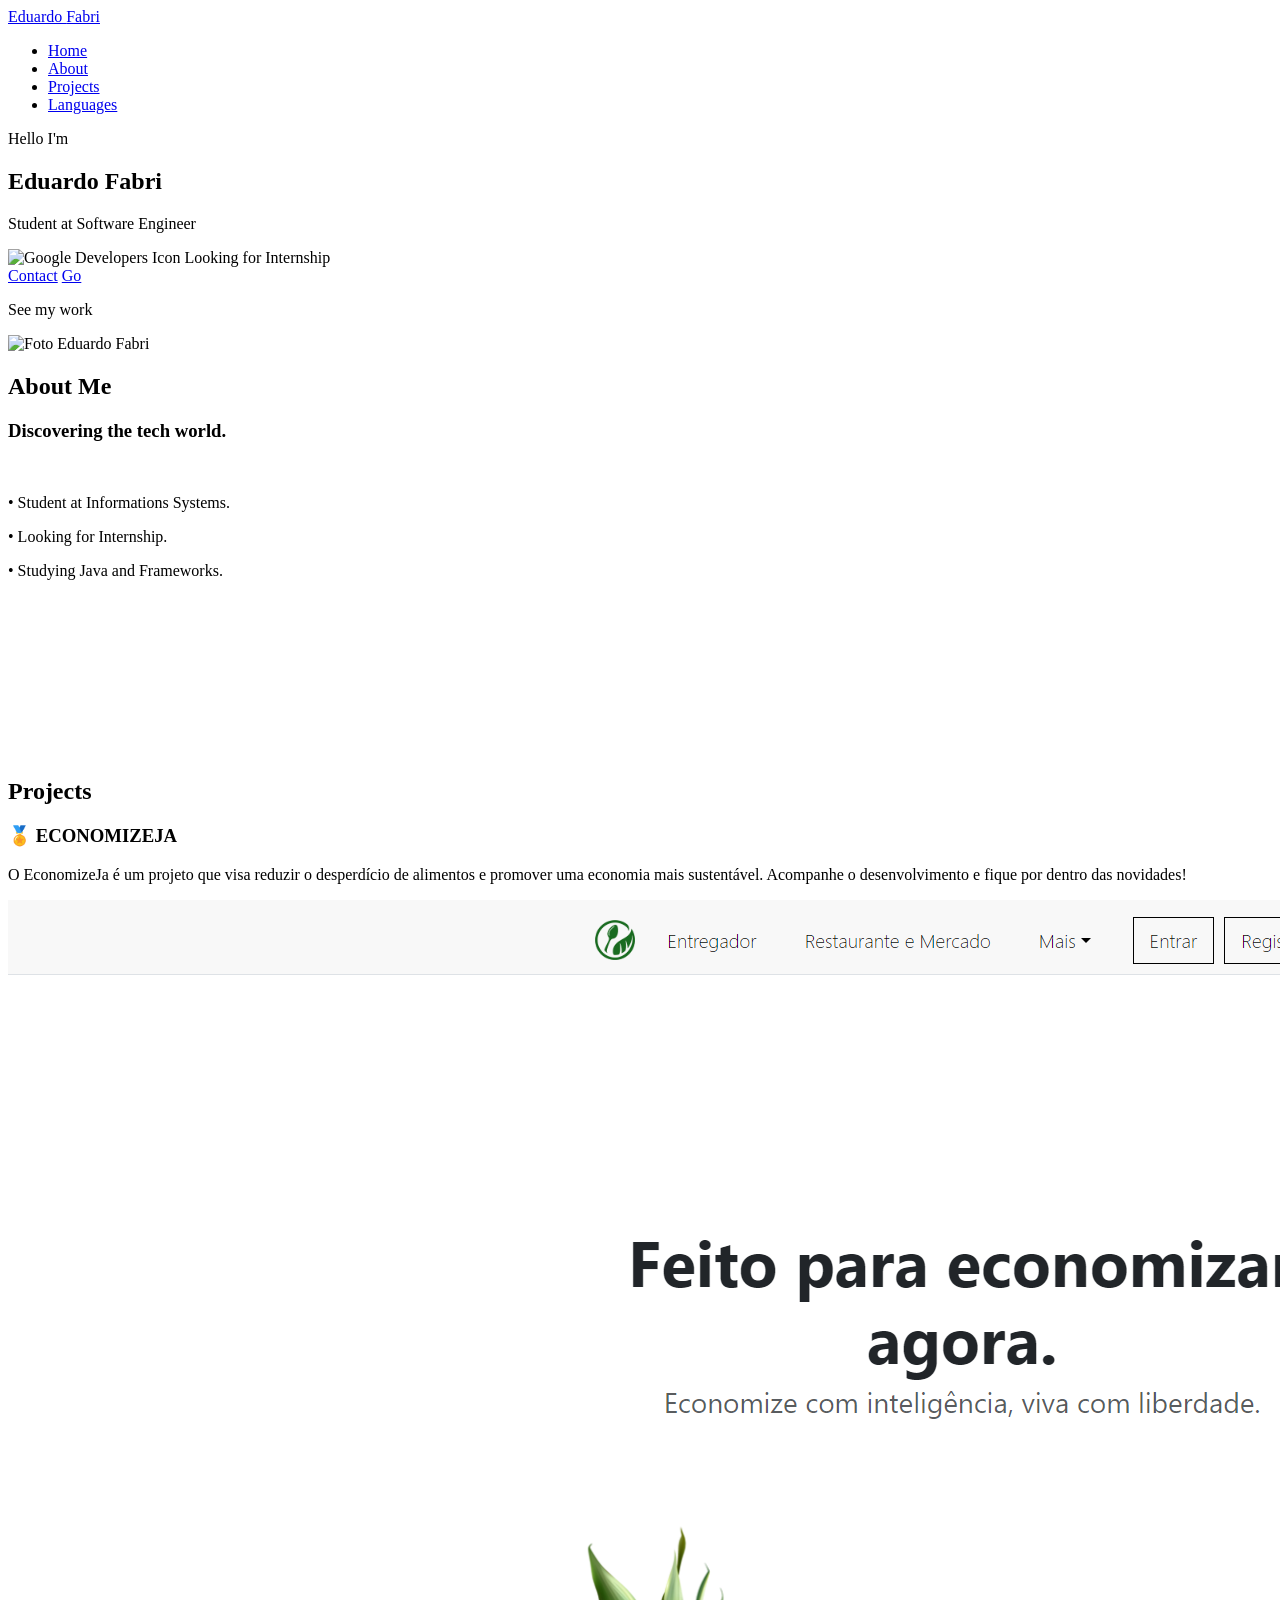
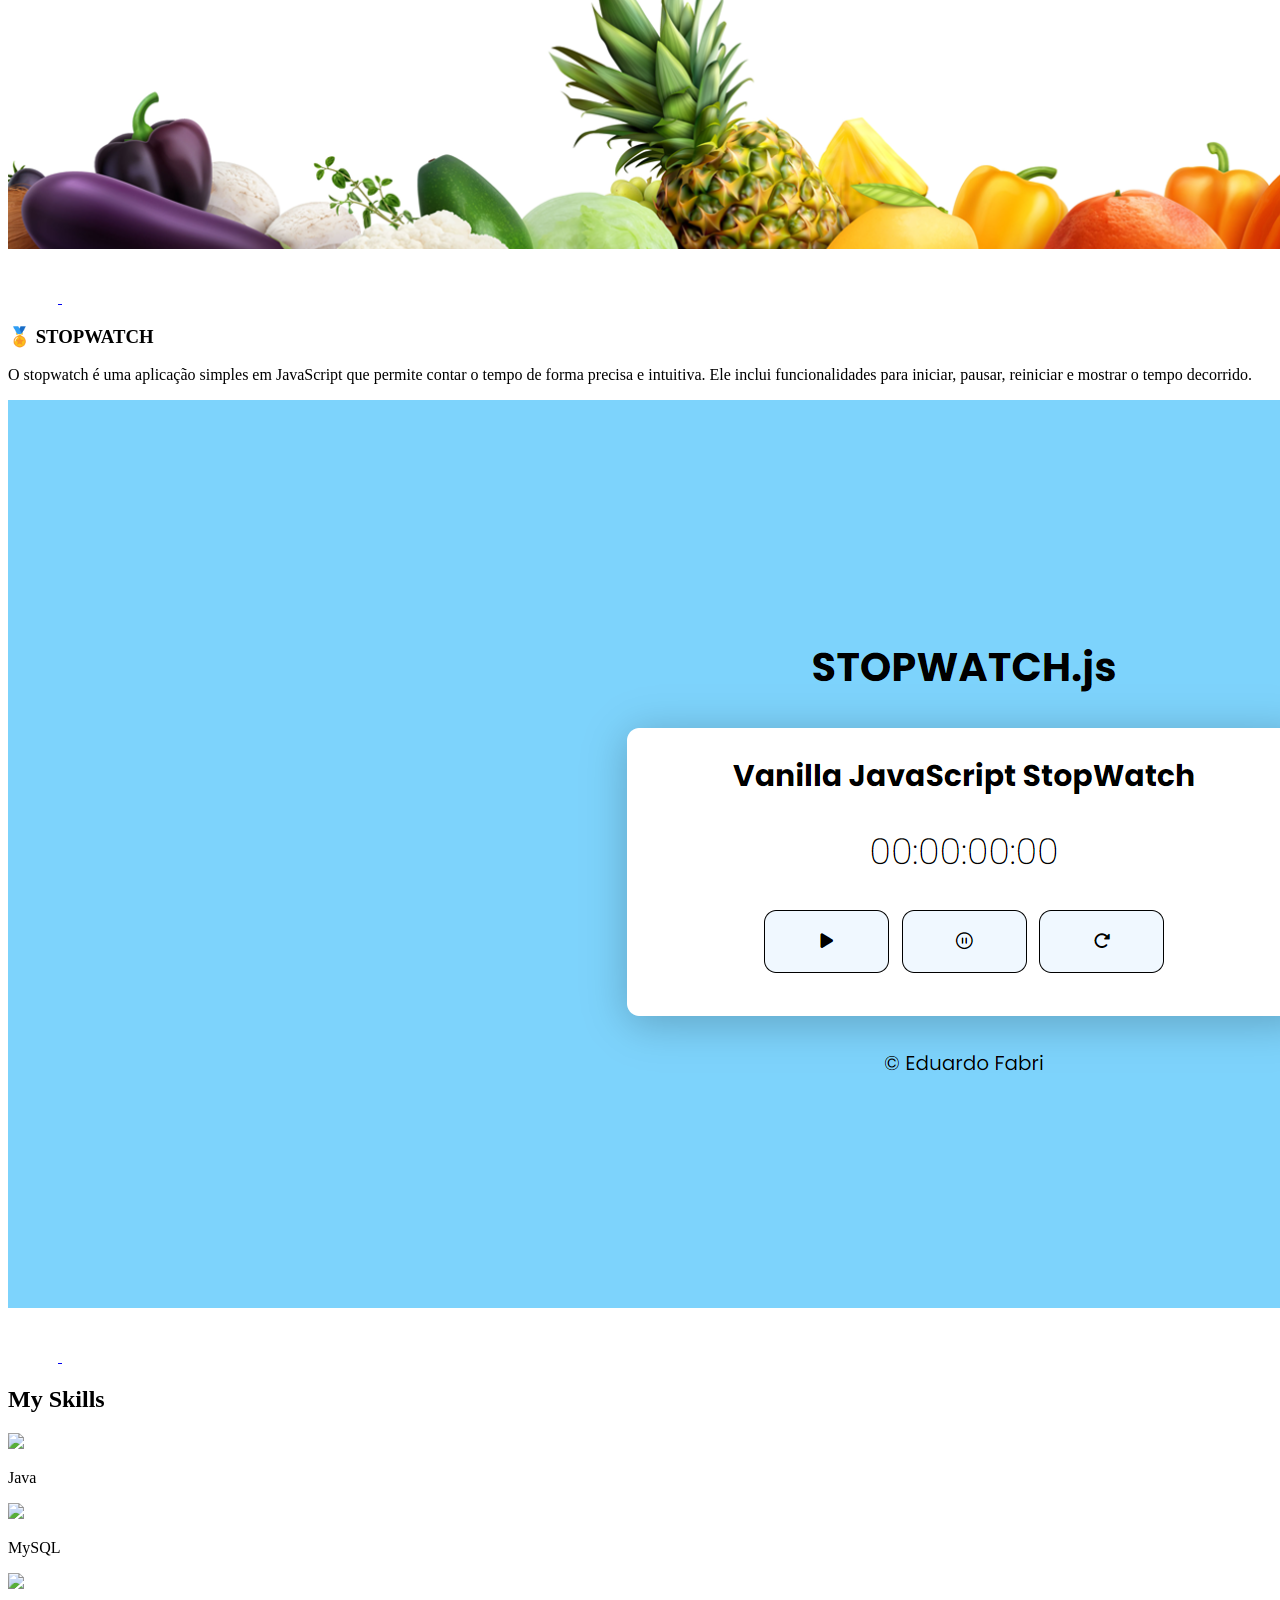
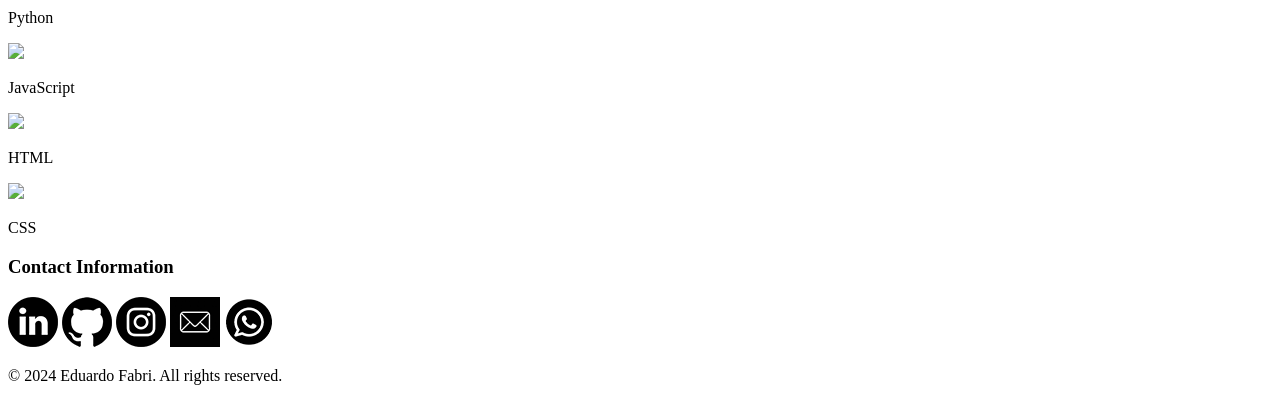
==== index.html @ 15d24d3b "Postando" ====
<!DOCTYPE html>
<html lang="pt-br">
<head>
    <meta charset="UTF-8">
    <meta name="viewport" content="width=device-width, initial-scale=1.0">
    <title>Eduardo Fabri</title>
    <link rel="stylesheet" href="../fabri/styles/main.css"">
    <link rel="stylesheet" href="../fabri/styles/animations.css">
    <link rel="stylesheet" href="../fabri/styles/mediaqueries.css">
    <link rel="stylesheet" href="../fabri/styles/hovers.css">
    <link type="image/png" sizes="32x32" rel="icon" href="images/e_fav.png">
    <script src="../fabri/scripts/redirecionando.js" defer></script>
</head>
<body>
    <div class="container">
        <header>
            <a href="#home" class="logo">Eduardo <span class="logo_name">Fabri</span></a>
            <ul class="navlist">
                <a href="#home"><li>Home</a></li>
                <a href="#about"><li>About</a></li>
                <a href="#projects"><li>Projects</a></li>
                <a href="#languages"><li>Languages</a></li>
            </ul>
        </header>
        <main>
            <section class="zerosection" id="home">
                <div class="aboutme">
                    <span class="one">Hello</span>
                    <span class="two">I'm </span>
                    <h1>Eduardo Fabri</h1>
                    <p>Student at Software Engineer</p>
                    <img class="icondevelopers" src="../fabri/images/img-developer.png" alt="Google Developers Icon">
                    <span class="icondevelopers">Looking for Internship<br></span>
                    <a href="https://wa.me/47992792189" target="_blank"><span class="three">Contact</span></a>
                    <a href="#projects"><span class="four">Go</span></a>
                    <p id="seemywork">See my work</p>
                </div>
            </section>

            <section class="firstsection" id="about">
                <div class="eduardophoto">
                    <img src="../fabri/images/img-eduardo-face.png" alt="Foto Eduardo Fabri">
                </div>
                <div class="textme">
                    <h2>About Me</h2>
                    <h3>Discovering the tech world.</h3><br>
                    <p>• Student at Informations Systems.</p>
                    <p>• Looking for Internship.</p>
                    <p>• Studying Java and Frameworks.</p>
                    <div class="icons-me">
                        <div class="btn-icons"><a href="https://www.linkedin.com/in/eduardofabri" target="_blank"><img src="images/img-linkedin-white.png" alt="LinkedIn"></a></div>
                        <div class="btn-icons"><a href="https://github.com/eduardofabrii" target="_blank"><img src="images/img-github-white.png" alt="GitHub"></a></div>
                        <div class="btn-icons"><a href="https://www.instagram.com/eduardofabr" target="_blank"><img src="images/img-instagram-white.png" alt="Instagram"></a></div>
                </div>
            </section>

            
            <section class="aboutPro" id="projects">
                <h2 class="projects-title">Projects</h2>
                
                <div class="projetos">
                    <div class="project-item">
                        <div class="project-info">
                            <h3>🏅 ECONOMIZEJA</h3>
                            <p>O EconomizeJa é um projeto que visa reduzir o desperdício de alimentos e promover uma economia mais sustentável. Acompanhe o desenvolvimento e fique por dentro das novidades!</p>
                        </div>
                        <div class="project-image">
                            <img src="images/img-ecocomizeja.png" alt="EconomizeJa Project Image">
                            <div class="project-overlay">
                                <a href="https://github.com/eduardofabrii/desenv-web-faculdade" target="_blank">
                                    <img src="images/img-github-white.png" alt="GitHub">
                                </a>
                                <a href="https://eduardofabrii.github.io/desenv-web-faculdade/economizeJa/projeto/pages/home.html" target="_blank">
                                    <img src="images/img-redirecionar-white.png" alt="Link">
                                </a>
                            </div>
                        </div>
                    </div>
                </div>
                

                    <div class="projetos">
                    <div class="project-item">
                        <div class="project-info">
                            <h3>🏅 STOPWATCH</h3>
                            <p>O stopwatch é uma aplicação simples em JavaScript que permite contar o tempo de forma precisa e intuitiva. Ele inclui funcionalidades para iniciar, pausar, reiniciar e mostrar o tempo decorrido.</p>
                        </div>
                        <div class="project-image">
                            <img src="images/img-stopwatch.png" alt="EconomizeJa Project Image">
                            <div class="project-overlay">
                                <a href="https://github.com/eduardofabrii/cronometro-javascript" target="_blank">
                                    <img src="images/img-github-white.png" alt="GitHub">
                                </a>
                                <a href="https://eduardofabrii.github.io/cronometro-javascript/cronometro.html" target="_blank">
                                    <img src="images/img-redirecionar-white.png" alt="Link">
                                </a>
                            </div>
                        </div>
                    </div>
                </div>
            </div>
            </section>
            
            <section class="threesection" id="languages">
                <div class="languages">
                    <h2>My Skills</h2>
                    <div class="ullanguages">

                        <div class="lang">
                            <img class="lang" src="https://skillicons.dev/icons?i=java"/>
                            <p>Java</p>
                        </div>

                        <div class="lang">
                            <img class="lang" src="https://skillicons.dev/icons?i=mysql"/>
                            <p>MySQL</p>
                        </div>

                        <div class="lang">
                            <img class="lang" src="https://skillicons.dev/icons?i=python"/>
                            <p>Python</p>
                        </div>

                        <div class="lang">
                            <img class="lang" src="https://skillicons.dev/icons?i=javascript"/>
                            <p>JavaScript</p>
                        </div>

                        <div class="lang">
                            <img class="lang" src="https://skillicons.dev/icons?i=html"/>
                            <p>HTML</p>
                        </div>

                        <div class="lang">
                            <img class="lang" src="https://skillicons.dev/icons?i=css"/>
                            <p>CSS</p>
                        </div>
                    </div>
            </section>

        </main>

        <footer>
            <div class="footer-container">
                <div class="social">
                    <h3>Contact Information</h3>
                    <div class="social-icons">
                        <a href="https://www.linkedin.com/in/eduardofabri" target="_blank"><img src="images/linkedin.png" alt="LinkedIn"></a>
                        <a href="https://github.com/eduardofabrii" target="_blank"><img src="images/img-github-black.png" alt="GitHub"></a>
                        <a href="https://www.instagram.com/eduardofabr" target="_blank"><img src="images/instagram.png" alt="Instagram"></a>
                        <a href="mailto:eduardohfabri@gmail.com" target="_blank"><img src="images/img-email.png" alt="Email" width="50px"></a>
                        <a href="https://wa.me/5547992792189" target="_blank"><img src="images/img-whatsapp.png" alt="WhatsApp"></a>
                    </div>
                <div class="copy-right">
                    <p>&copy; 2024 Eduardo Fabri. All rights reserved.</p>
                </div>
            </div>
        </footer>


</body>
</html>
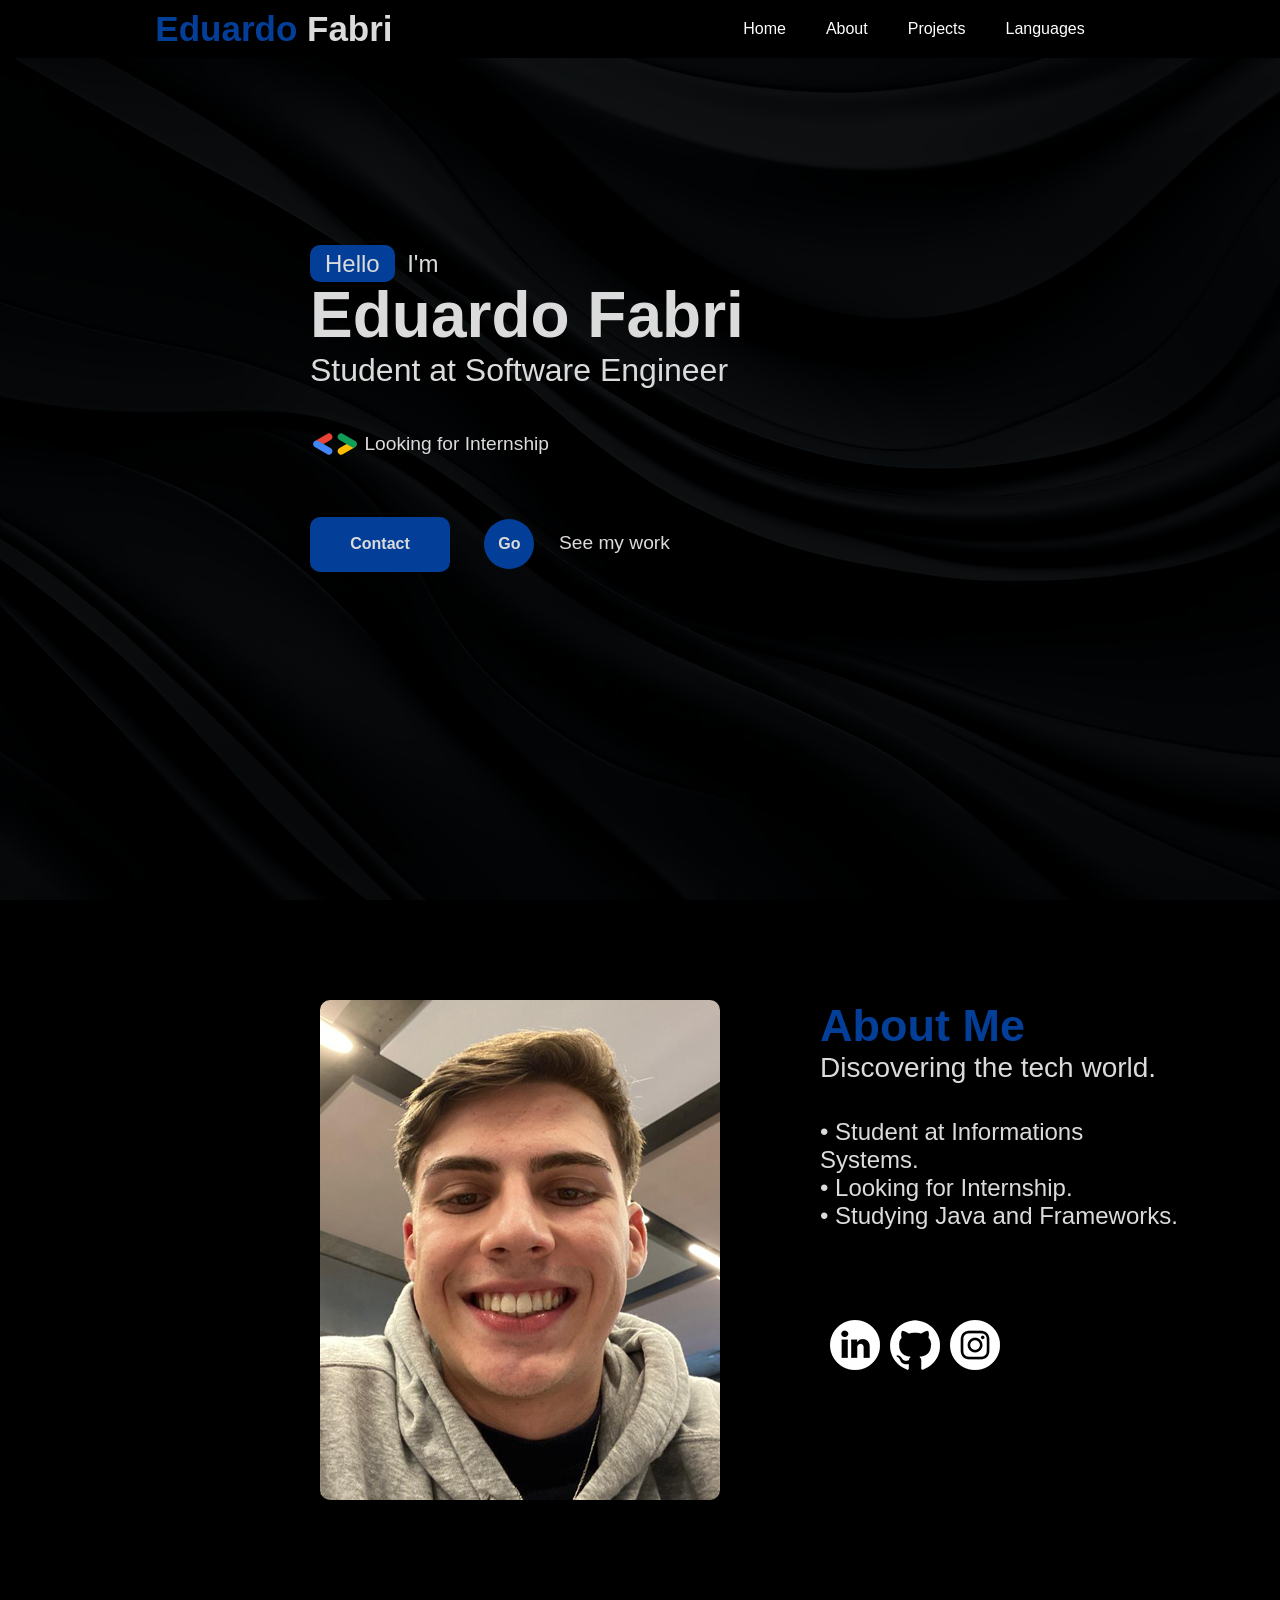
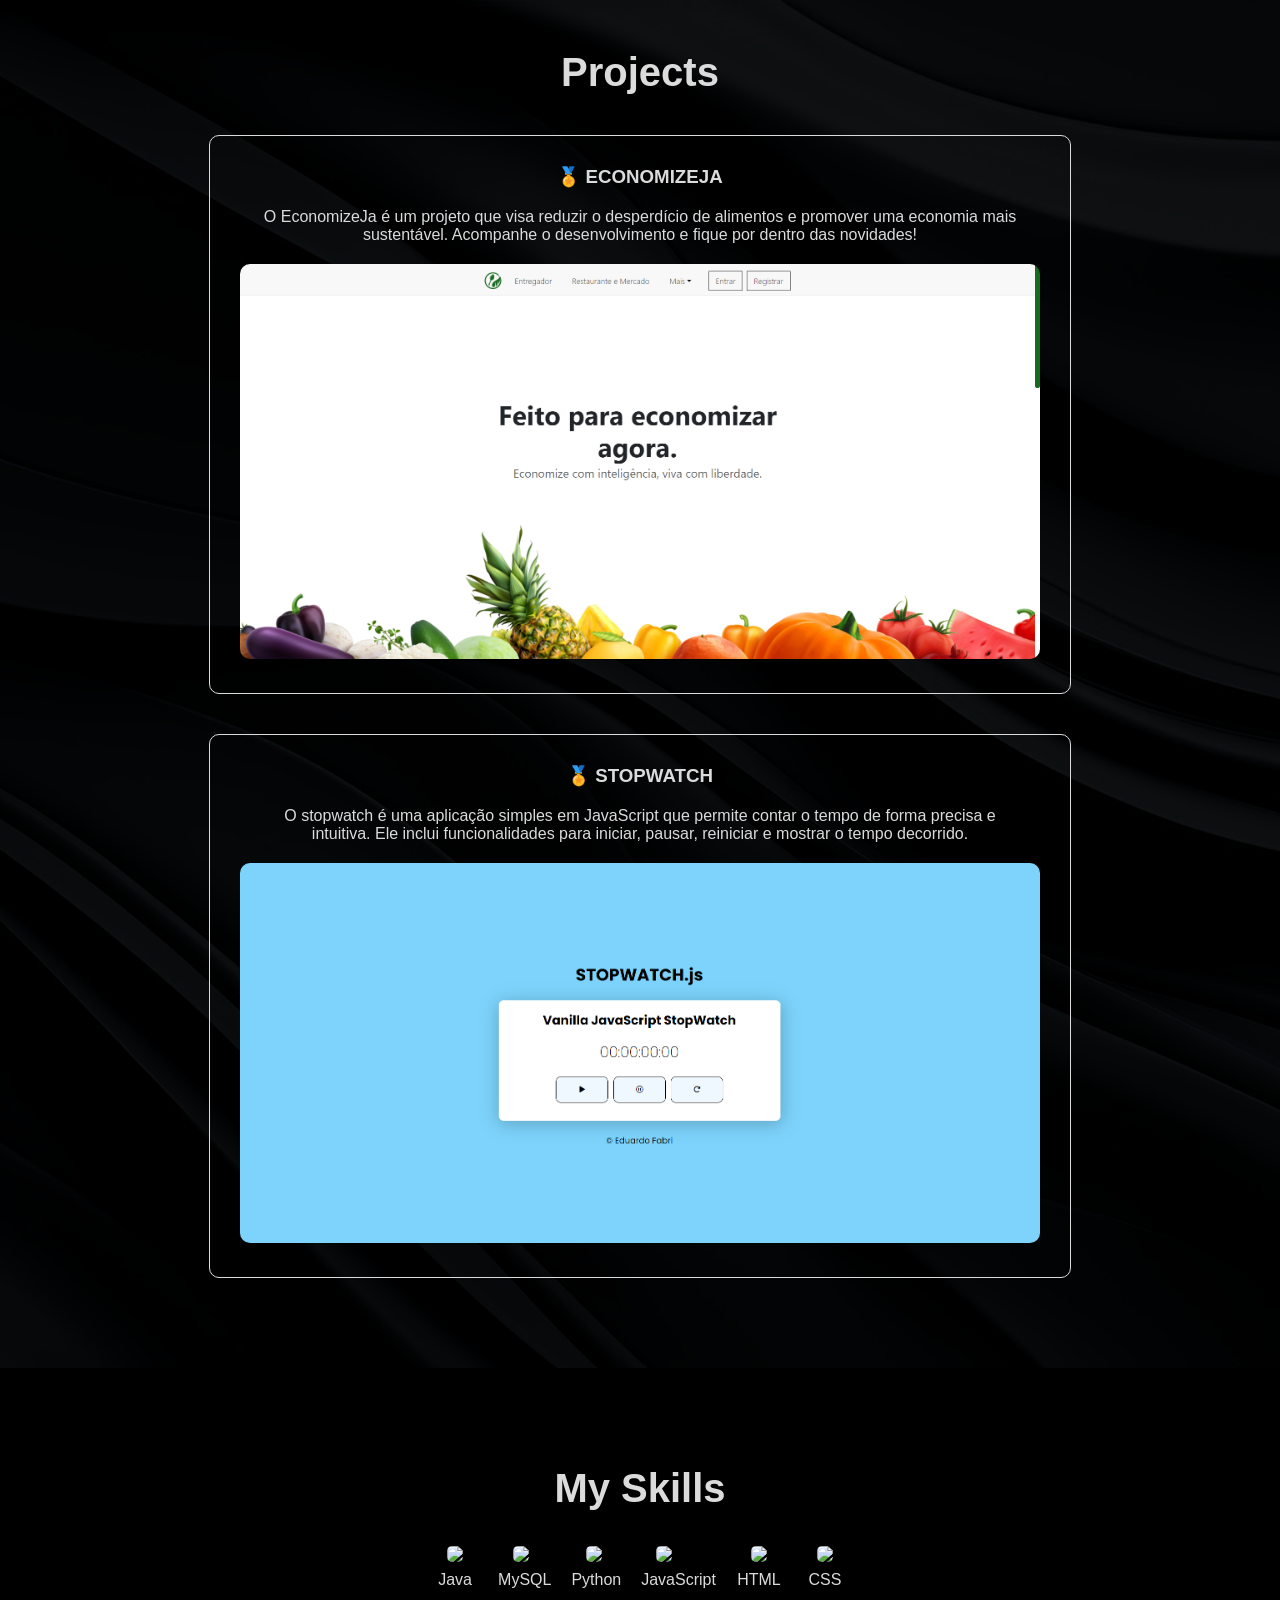
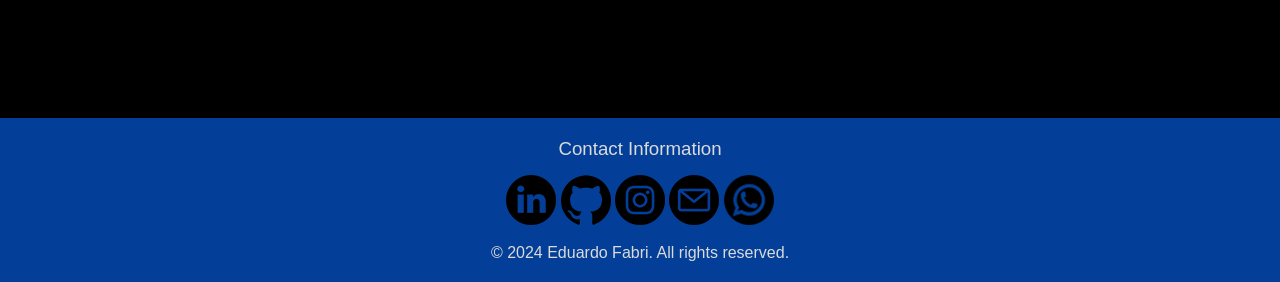
==== commit 4492d191: "Atualizando tudo" ====
--- a/index.html
+++ b/index.html
@@ -4,12 +4,12 @@
     <meta charset="UTF-8">
     <meta name="viewport" content="width=device-width, initial-scale=1.0">
     <title>Eduardo Fabri</title>
-    <link rel="stylesheet" href="../fabri/styles/main.css"">
-    <link rel="stylesheet" href="../fabri/styles/animations.css">
-    <link rel="stylesheet" href="../fabri/styles/mediaqueries.css">
-    <link rel="stylesheet" href="../fabri/styles/hovers.css">
+    <link rel="stylesheet" href="styles/main.css">
+    <link rel="stylesheet" href="styles/animations.css">
+    <link rel="stylesheet" href="styles/mediaqueries.css">
+    <link rel="stylesheet" href="styles/hovers.css">
     <link type="image/png" sizes="32x32" rel="icon" href="images/e_fav.png">
-    <script src="../fabri/scripts/redirecionando.js" defer></script>
+    <script src="scripts/redirecionando.js" defer></script>
 </head>
 <body>
     <div class="container">
@@ -29,7 +29,7 @@
                     <span class="two">I'm </span>
                     <h1>Eduardo Fabri</h1>
                     <p>Student at Software Engineer</p>
-                    <img class="icondevelopers" src="../fabri/images/img-developer.png" alt="Google Developers Icon">
+                    <img class="icondevelopers" src="images/img-developer.png" alt="Google Developers Icon">
                     <span class="icondevelopers">Looking for Internship<br></span>
                     <a href="https://wa.me/47992792189" target="_blank"><span class="three">Contact</span></a>
                     <a href="#projects"><span class="four">Go</span></a>
@@ -39,7 +39,7 @@
 
             <section class="firstsection" id="about">
                 <div class="eduardophoto">
-                    <img src="../fabri/images/img-eduardo-face.png" alt="Foto Eduardo Fabri">
+                    <img src="images/img-eduardo-face.png" alt="Foto Eduardo Fabri">
                 </div>
                 <div class="textme">
                     <h2>About Me</h2>
--- a/styles/main.css
+++ b/styles/main.css
@@ -0,0 +1,329 @@
+@import url('https://fonts.googleapis.com/css2?family=Open+Sans:ital,wght@0,300..800;1,300..800&display=swap');
+
+:root {
+    --color-primary: rgb(3, 63, 152);
+    --color-secondary: rgb(219, 219, 219);
+    --color-background: black;
+    --color-overlay: rgba(0, 0, 0, 0.7);
+    --color-footer: rgba(0, 0, 0, 0.959);
+    --font-family: 'Open Sans', sans-serif;
+    --font-weight-bold: 700;
+    --font-weight-normal: 300;
+    --font-weight-light: 100;
+    --font-size-large: 2.5em;
+    --font-size-medium: 1.5em;
+    --font-size-small: 1em;
+}
+
+* {
+    margin: 0;
+    padding: 0;
+    font-family: var(--font-family);
+    text-decoration: none;
+    color: var(--color-secondary);
+}
+
+body::-webkit-scrollbar {
+    width: 15px;
+}
+
+body::-webkit-scrollbar-thumb {
+    background-color: var(--color-primary);
+    border-radius: 10px;
+}
+
+body::-webkit-scrollbar-track {
+    background-color: var(--color-background);
+}
+
+html, body {
+    overflow-x: hidden;
+}
+
+header {
+    position: fixed;
+    width: 100%;
+    top: 0;
+    right: 0;
+    z-index: 1000;
+    display: flex;
+    align-items: center;
+    justify-content: space-around;
+    background-color: var(--color-background);
+}
+
+.logo {
+    font-size: 35px;
+    font-weight: var(--font-weight-bold);
+    color: var(--color-primary);
+}
+
+.logo_name {
+    color: var(--color-secondary);
+}
+
+ul {
+    display: flex;
+    list-style-type: none;
+    padding: 20px;
+}
+
+ul li a {
+    text-decoration: none;
+    padding: 0 20px;
+    color: white;
+}
+
+.zerosection {
+    height: 100vh;
+    background-image: url(/images/img-background.png);
+    background-size: cover;
+    background-repeat: no-repeat;
+}
+
+.aboutme {
+    width: 500px;
+    height: 360px;
+    padding-top: 250px;
+    padding-left: 310px;
+}
+
+.aboutme > h1 {
+    font-size: 4em;
+}
+
+.aboutme > .one, .two {
+    font-size: var(--font-size-medium);
+}
+
+.aboutme > p {
+    font-size: 2em;
+}
+
+.icondevelopers {
+    margin: 30px 0;
+    display: inline;
+    font-size: 1.2em;
+    width: 50px;
+    vertical-align: middle;
+}
+
+.one {
+    padding: 5px 15px;
+    margin: 0 8px 0 0;
+    background-color: var(--color-primary);
+    border-radius: 10px;
+}
+
+.three {
+    font-weight: var(--font-weight-bold);
+    width: 110px;
+    height: 35px;
+    display: inline-flex;
+    padding: 10px 15px;
+    margin: 10px 10px 0 0;
+    text-align: center;
+    background-color: var(--color-primary);
+    border-radius: 10px;
+    align-items: center;
+    justify-content: center;
+}
+
+.four {
+    margin: 20px;
+    display: inline-flex;
+    width: 50px;
+    height: 50px;
+    text-align: center;
+    justify-content: center;
+    align-items: center;
+    font-weight: var(--font-weight-bold);
+    color: var(--color-secondary);
+    background-color: var(--color-primary);
+    border-radius: 50%;
+}
+
+#seemywork {
+    display: inline;
+    font-size: 1.2em;
+}
+
+.firstsection {
+    height: 700px;
+    display: flex;
+    background-color: var(--color-background);
+}
+
+.eduardophoto {
+    padding-top: 100px;
+    padding-left: 320px;
+    box-shadow: rgba(0, 0, 0, 0.063) 0 0 10px 10px;
+}
+
+.eduardophoto img {
+    border-radius: 10px;
+}
+
+.textme {
+    display: flex;
+    flex-direction: column;
+    height: 300px;
+    width: 500px;
+    margin: 100px 100px;
+    font-size: 30px;
+}
+
+.textme > h2 {
+    color: var(--color-primary);
+}
+
+.textme > h3 {
+    font-weight: var(--font-weight-normal);
+    font-size: 28px;
+    margin-right: 20px;
+}
+
+.textme > p {
+    font-weight: var(--font-weight-light);
+    font-size: 24px;
+}
+
+.icons-me {
+    display: flex;
+    margin-top: 80px;
+    width: 170px;
+    padding: 10px;
+    border-radius: 10px;
+    justify-content: center;
+    align-items: center;
+}
+
+.icons-me a {
+    margin: 0 5px;
+}
+
+.aboutPro {
+    display: flex;
+    flex-direction: column;
+    align-items: center;
+    padding: 50px;
+    background-image: url(/images/img-background.png);
+    background-size: cover;
+    text-align: center;
+}
+
+.projetos {
+    border: 1px solid var(--color-secondary);
+    border-radius: 10px;
+    padding: 30px;
+    margin-bottom: 40px;
+}
+
+.projects-title {
+    font-size: var(--font-size-large);
+    font-weight: var(--font-weight-bold);
+    margin-bottom: 40px;
+}
+
+.project-item {
+    display: flex;
+    flex-direction: column;
+    align-items: center;
+    width: 100%;
+    max-width: 800px;
+    border-radius: 10px;
+    overflow: hidden;
+}
+
+.project-info p {
+    font-size: 1em;
+    margin: 20px;
+}
+
+.project-image {
+    position: relative;
+    width: 100%;
+}
+
+.project-image img {
+    width: 100%;
+    border-radius: 10px;
+}
+
+.project-overlay {
+    position: absolute;
+    top: 0;
+    left: 0;
+    width: 100%;
+    height: 100%;
+    background: var(--color-overlay);
+    display: flex;
+    justify-content: center;
+    align-items: center;
+    gap: 20px;
+    opacity: 0;
+    transition: opacity 0.3s ease;
+}
+
+.project-image:hover .project-overlay {
+    opacity: 1;
+}
+
+.threesection {
+    height: 350px;
+    background: var(--color-background);
+    display: flex;
+    justify-content: center;
+    align-items: center;
+}
+
+.threesection h2 {
+    font-size: var(--font-size-large);
+    font-weight: var(--font-weight-bold);
+}
+
+.ullanguages {
+    display: inline-flex;
+    justify-content: center;
+    align-items: center;
+    margin-bottom: 20px;
+}
+
+.languages h2 { 
+    margin-bottom: 30px;
+    font-size: var(--font-size-large);
+    text-align: center;
+}
+
+.lang {
+    border-radius: 10px;
+    margin: 0px 10px;
+}
+
+.lang img {
+    width: 100px;
+    height: auto;
+    padding: 5px;
+}
+
+.lang p {
+    text-align: center;
+    margin-top: 0px;
+    margin-bottom: 10px;
+}
+
+footer {
+    background-color: var(--color-primary);
+    color: var(--color-secondary);
+    text-align: center;
+    padding: 20px;
+}
+
+.social h3, p {
+    font-weight: 300;
+}
+
+.social-icons {
+    margin: 15px;
+}
+
--- a/styles/animations.css
+++ b/styles/animations.css
@@ -0,0 +1,66 @@
+:root {
+    --color-first: rgb(219, 219, 219);
+    --color-second: rgb(3, 63, 152);
+}
+
+
+/* Animação do Header */
+@keyframes slideDown {
+    from {
+        transform: translateY(-100%);
+    }
+    to {
+        transform: translateY(0);
+    }
+}
+
+.header-slide-down {
+    animation: slideDown 1.2s ease-out;
+}
+
+/* Animação da classe AboutMe */
+@keyframes fadeInDown {
+    from {
+        opacity: 0;
+        transform: translateY(-50px);
+    }
+    to {
+        opacity: 1;
+        transform: translateY(0);
+    }
+}
+
+.aboutme-animate {
+    animation: fadeInDown 1.2s ease-out;
+}
+
+
+/* Animação das Boxs */
+.boxs {
+    position: relative;
+    width: 370px;
+    height: 200px;
+    background-color: #f0f0f0;
+    border: 1px solid #ccc;
+    margin: 10px;
+    padding: 20px;
+    text-align: center;
+    cursor: pointer;
+    overflow: hidden;
+    border-radius: 10px;
+}
+
+.content {
+    position: absolute;
+    bottom: -100%;
+    left: 0;
+    width: 100%;
+    background-color: var(--color-second);
+    padding: 10px;
+    transition: bottom 0.3s ease;
+}
+
+.boxs:hover .content {
+    bottom: 0;
+}
+
--- a/styles/mediaqueries.css
+++ b/styles/mediaqueries.css
@@ -0,0 +1,129 @@
+@media (max-width: 1172px) {
+    header {
+        display: flex;
+        flex-direction: column;
+        align-items: center;
+    }
+
+    .logo {
+        font-size: 2em;
+        font-weight: bold;
+        margin-bottom: 5px;
+    }
+
+    ul {
+        display: flex;
+        list-style: none;
+        padding: 0;
+    }
+
+    ul li {
+        margin: 0 15px;
+    }
+
+    ul li a {
+        text-decoration: none;
+        color: var(--color-first);
+    }
+
+    .zerosection {
+        display: flex;
+        justify-content: center;
+        align-items: center;
+        text-align: center;
+    }
+
+    .aboutme {
+        width: 100%;
+        padding: 0;
+        text-align: center;
+    }
+
+    .aboutme > h1 {
+        padding-top: 30px;
+        font-size: 3em;
+    }
+
+    .aboutme > p {
+        font-size: 1.2em;
+    }
+
+    .icondevelopers {
+        margin: 30px 0;
+        display: inline;
+        font-size: 1.2em;
+        width: 50px;
+        vertical-align: middle;
+    }
+
+    .firstsection {
+        flex-direction: column;
+        align-items: center;
+        padding: 20px;
+    }
+
+    .eduardophoto img {
+        max-width: 300px;
+        text-align: center;
+        justify-content: center;
+        align-items: center;
+    }
+
+    .eduardophoto {
+        padding: 20px;
+        text-align: center;
+    }
+
+    .textme {
+        margin-top: 0;
+        font-size: 16px;
+        text-align: center;
+    }
+
+    .icons-me {
+        margin: 10px auto;
+        display: flex;
+        justify-content: center;
+    }
+
+    .twosection {
+        text-align: center;
+    }
+
+    .projects {
+        height: 600px;
+    }
+
+    .ulprojects {
+        grid-auto-rows: 1fr; 
+        grid-template-columns: repeat(auto-fit, minmax(200px, 1fr)); 
+        gap: 10px;
+    }
+
+    .threesection {
+        height: 100%;
+    }
+
+    .languages {
+        width: 100%;
+    }
+
+    .ullanguages {
+        display: grid;
+        grid-template-columns: repeat(3, 1fr); /* 3 colunas */
+        gap: 10px;
+        justify-items: center;
+        align-items: center;
+        margin-bottom: 70px;
+    }
+
+    .lang img {
+        max-width: 200px;
+        height: auto;
+        border-radius: 10px;
+    }
+
+    .lang {
+        margin: 10px;
+    }
+}
--- a/styles/hovers.css
+++ b/styles/hovers.css
@@ -0,0 +1,36 @@
+:root {
+    --color-first: rgb(219, 219, 219);
+    --color-second: rgb(3, 63, 152);
+    --color-three: rgb(0, 102, 255);
+}
+
+.three:hover {
+    transition: transform 0.3s ease, box-shadow 0.3s ease;
+    transform: scale(1.1);
+}
+
+.four:hover {
+    transition: transform 0.3s ease, box-shadow 0.3s ease;
+    transform: scale(1.1);
+}
+
+.btn-icons:hover {
+    transition: transform 0.3s ease, box-shadow 0.3s ease;
+    transform: scale(1.1);
+}
+
+
+.lang:hover {
+    transition: transform 0.3s ease, box-shadow 0.3s ease;
+    transform: scale(1.1);
+}
+
+ul li a:hover {
+    transition: color 0.5s ease;transition: color 0.3s ease;
+    color: var(--color-three);
+}
+
+.social-icons img:hover {
+    transition: transform 0.3s ease, box-shadow 0.3s ease;
+    transform: scale(1.1);
+}
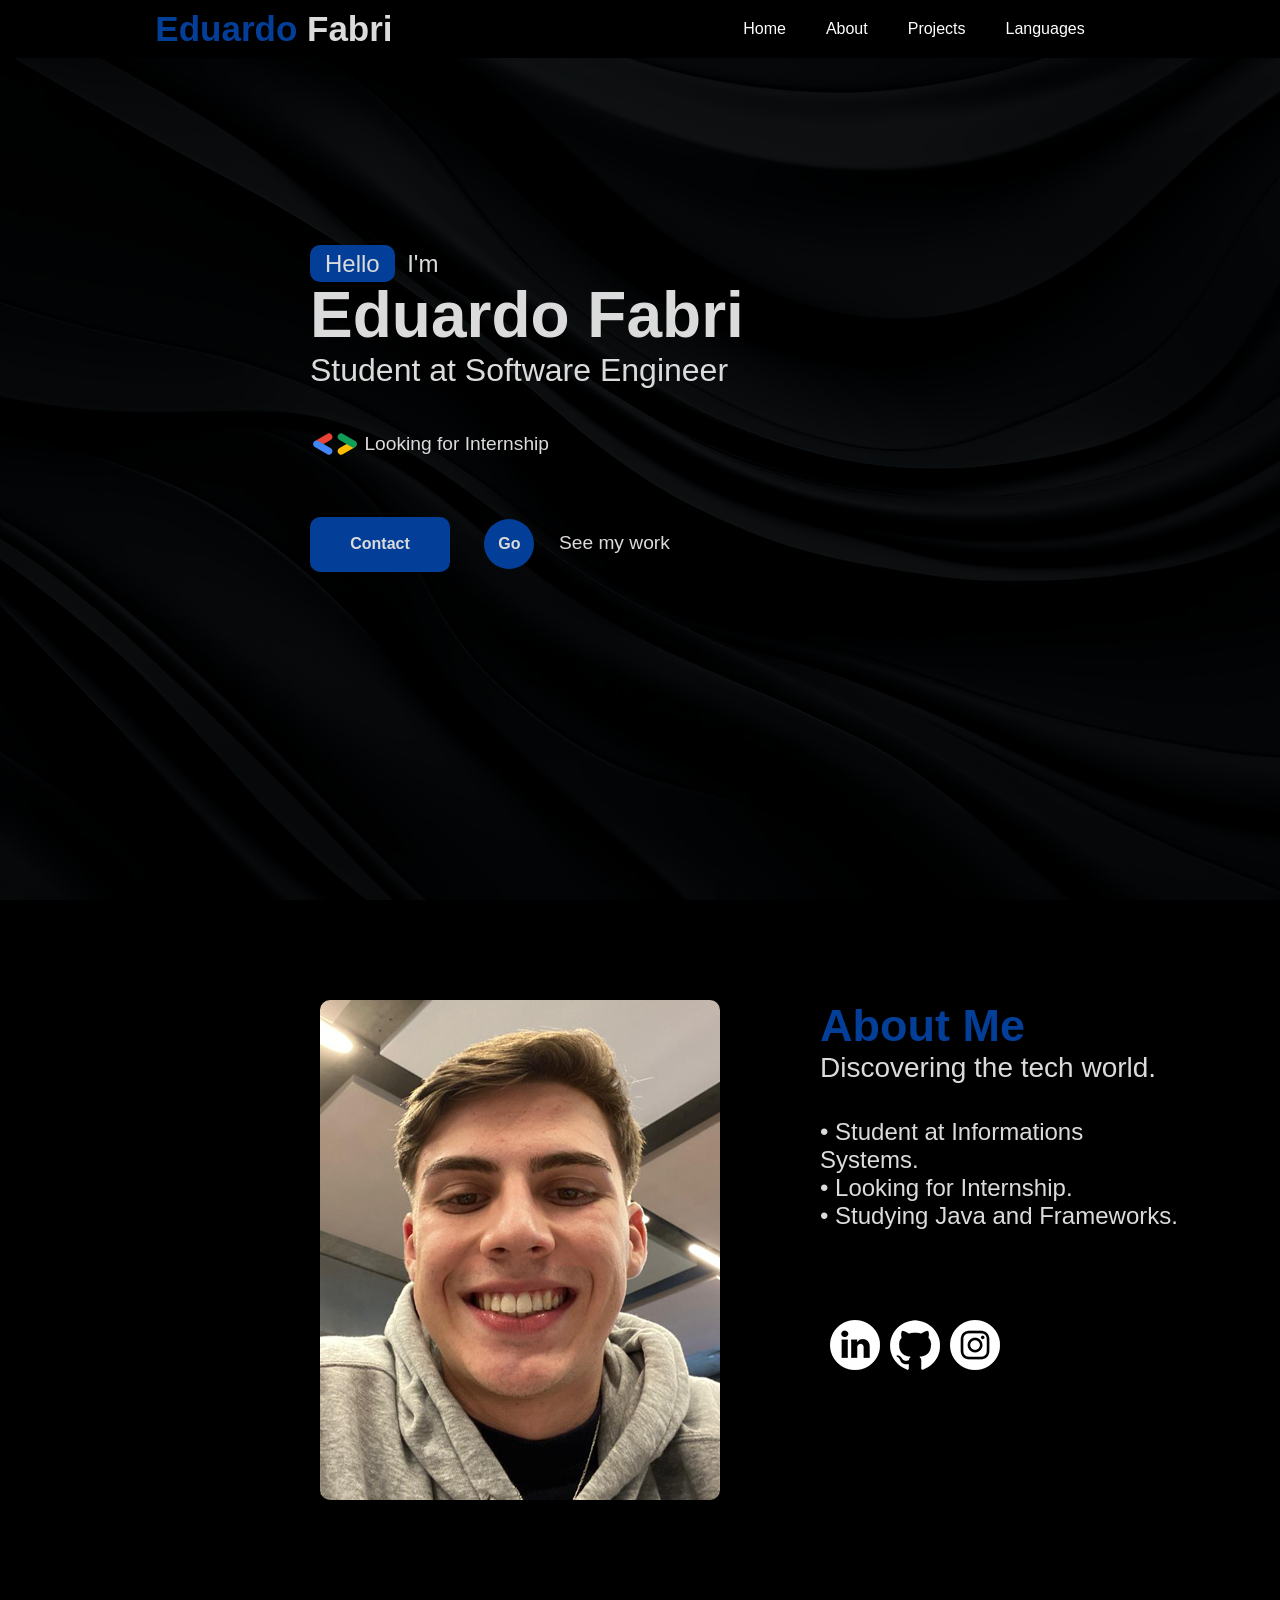
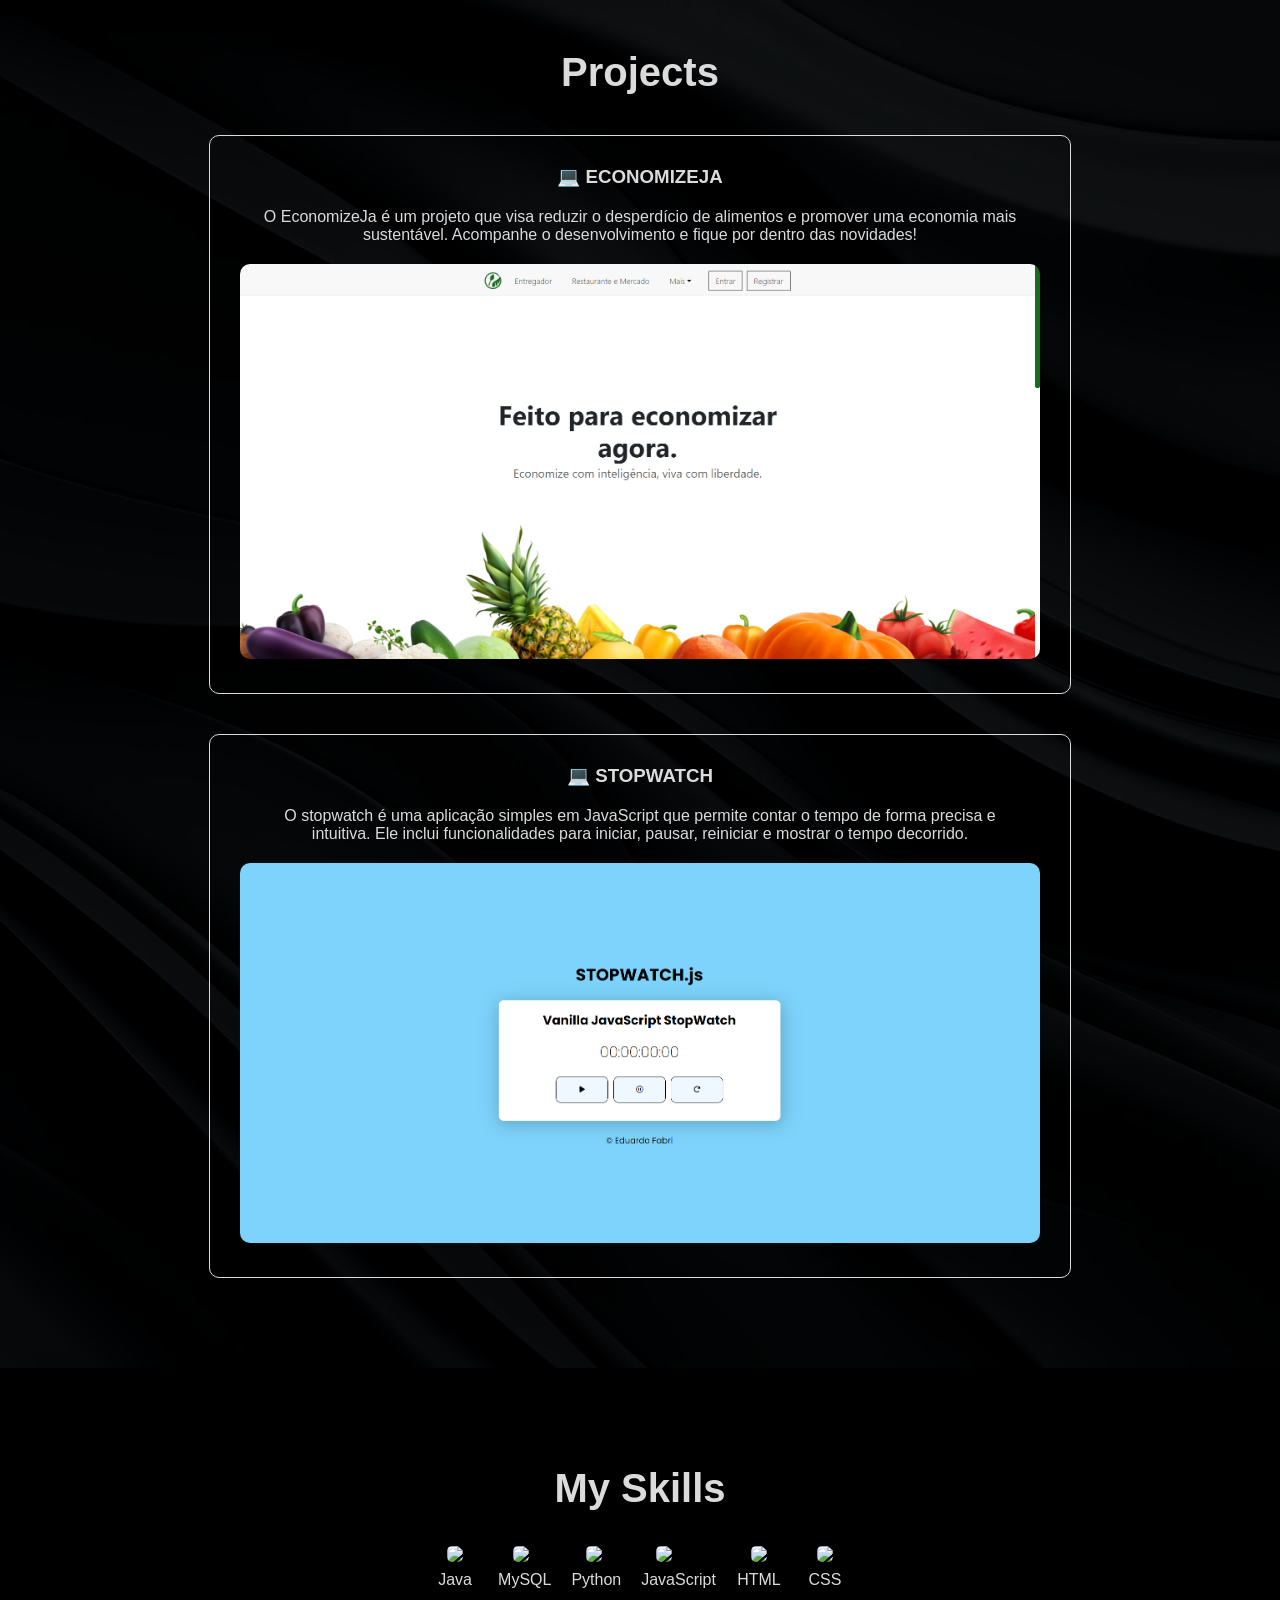
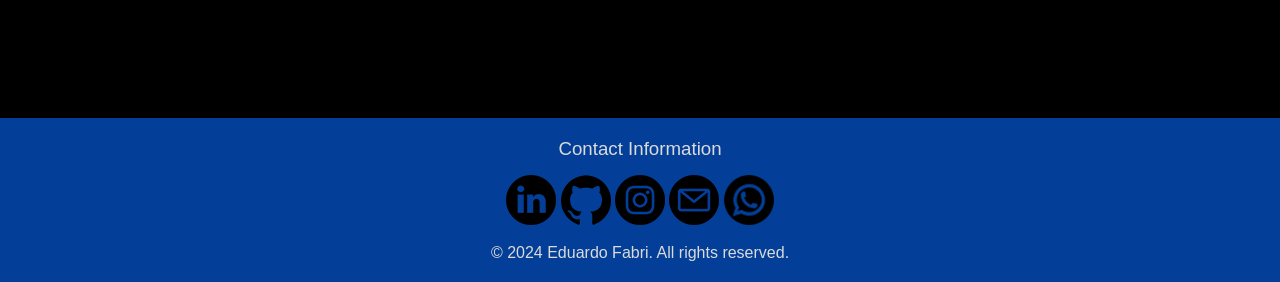
==== commit 01e38aaf: "Atualizei um emoji" ====
--- a/index.html
+++ b/index.html
@@ -61,7 +61,7 @@
                 <div class="projetos">
                     <div class="project-item">
                         <div class="project-info">
-                            <h3>🏅 ECONOMIZEJA</h3>
+                            <h3>💻 ECONOMIZEJA</h3>
                             <p>O EconomizeJa é um projeto que visa reduzir o desperdício de alimentos e promover uma economia mais sustentável. Acompanhe o desenvolvimento e fique por dentro das novidades!</p>
                         </div>
                         <div class="project-image">
@@ -82,7 +82,7 @@
                     <div class="projetos">
                     <div class="project-item">
                         <div class="project-info">
-                            <h3>🏅 STOPWATCH</h3>
+                            <h3>💻 STOPWATCH</h3>
                             <p>O stopwatch é uma aplicação simples em JavaScript que permite contar o tempo de forma precisa e intuitiva. Ele inclui funcionalidades para iniciar, pausar, reiniciar e mostrar o tempo decorrido.</p>
                         </div>
                         <div class="project-image">
--- a/styles/main.css
+++ b/styles/main.css
@@ -76,7 +76,7 @@
 
 .zerosection {
     height: 100vh;
-    background-image: url(/images/img-background.png);
+    background-image: url(../images/img-background.png);
     background-size: cover;
     background-repeat: no-repeat;
 }
@@ -207,7 +207,7 @@
     flex-direction: column;
     align-items: center;
     padding: 50px;
-    background-image: url(/images/img-background.png);
+    background-image: url(../images/img-background.png);
     background-size: cover;
     text-align: center;
 }
--- a/styles/animations.css
+++ b/styles/animations.css
@@ -1,8 +1,17 @@
 :root {
-    --color-first: rgb(219, 219, 219);
-    --color-second: rgb(3, 63, 152);
+    --color-primary: rgb(3, 63, 152);
+    --color-secondary: rgb(219, 219, 219);
+    --color-background: black;
+    --color-overlay: rgba(0, 0, 0, 0.7);
+    --color-footer: rgba(0, 0, 0, 0.959);
+    --font-family: 'Open Sans', sans-serif;
+    --font-weight-bold: 700;
+    --font-weight-normal: 300;
+    --font-weight-light: 100;
+    --font-size-large: 2.5em;
+    --font-size-medium: 1.5em;
+    --font-size-small: 1em;
 }
-
 
 /* Animação do Header */
 @keyframes slideDown {
@@ -33,34 +42,3 @@
 .aboutme-animate {
     animation: fadeInDown 1.2s ease-out;
 }
-
-
-/* Animação das Boxs */
-.boxs {
-    position: relative;
-    width: 370px;
-    height: 200px;
-    background-color: #f0f0f0;
-    border: 1px solid #ccc;
-    margin: 10px;
-    padding: 20px;
-    text-align: center;
-    cursor: pointer;
-    overflow: hidden;
-    border-radius: 10px;
-}
-
-.content {
-    position: absolute;
-    bottom: -100%;
-    left: 0;
-    width: 100%;
-    background-color: var(--color-second);
-    padding: 10px;
-    transition: bottom 0.3s ease;
-}
-
-.boxs:hover .content {
-    bottom: 0;
-}
-
--- a/styles/hovers.css
+++ b/styles/hovers.css
@@ -1,8 +1,18 @@
 :root {
-    --color-first: rgb(219, 219, 219);
-    --color-second: rgb(3, 63, 152);
-    --color-three: rgb(0, 102, 255);
+    --color-primary: rgb(3, 63, 152);
+    --color-secondary: rgb(219, 219, 219);
+    --color-background: black;
+    --color-overlay: rgba(0, 0, 0, 0.7);
+    --color-footer: rgba(0, 0, 0, 0.959);
+    --font-family: 'Open Sans', sans-serif;
+    --font-weight-bold: 700;
+    --font-weight-normal: 300;
+    --font-weight-light: 100;
+    --font-size-large: 2.5em;
+    --font-size-medium: 1.5em;
+    --font-size-small: 1em;
 }
+
 
 .three:hover {
     transition: transform 0.3s ease, box-shadow 0.3s ease;
@@ -19,7 +29,6 @@
     transform: scale(1.1);
 }
 
-
 .lang:hover {
     transition: transform 0.3s ease, box-shadow 0.3s ease;
     transform: scale(1.1);
@@ -27,7 +36,7 @@
 
 ul li a:hover {
     transition: color 0.5s ease;transition: color 0.3s ease;
-    color: var(--color-three);
+    color: var(--color-primary);
 }
 
 .social-icons img:hover {
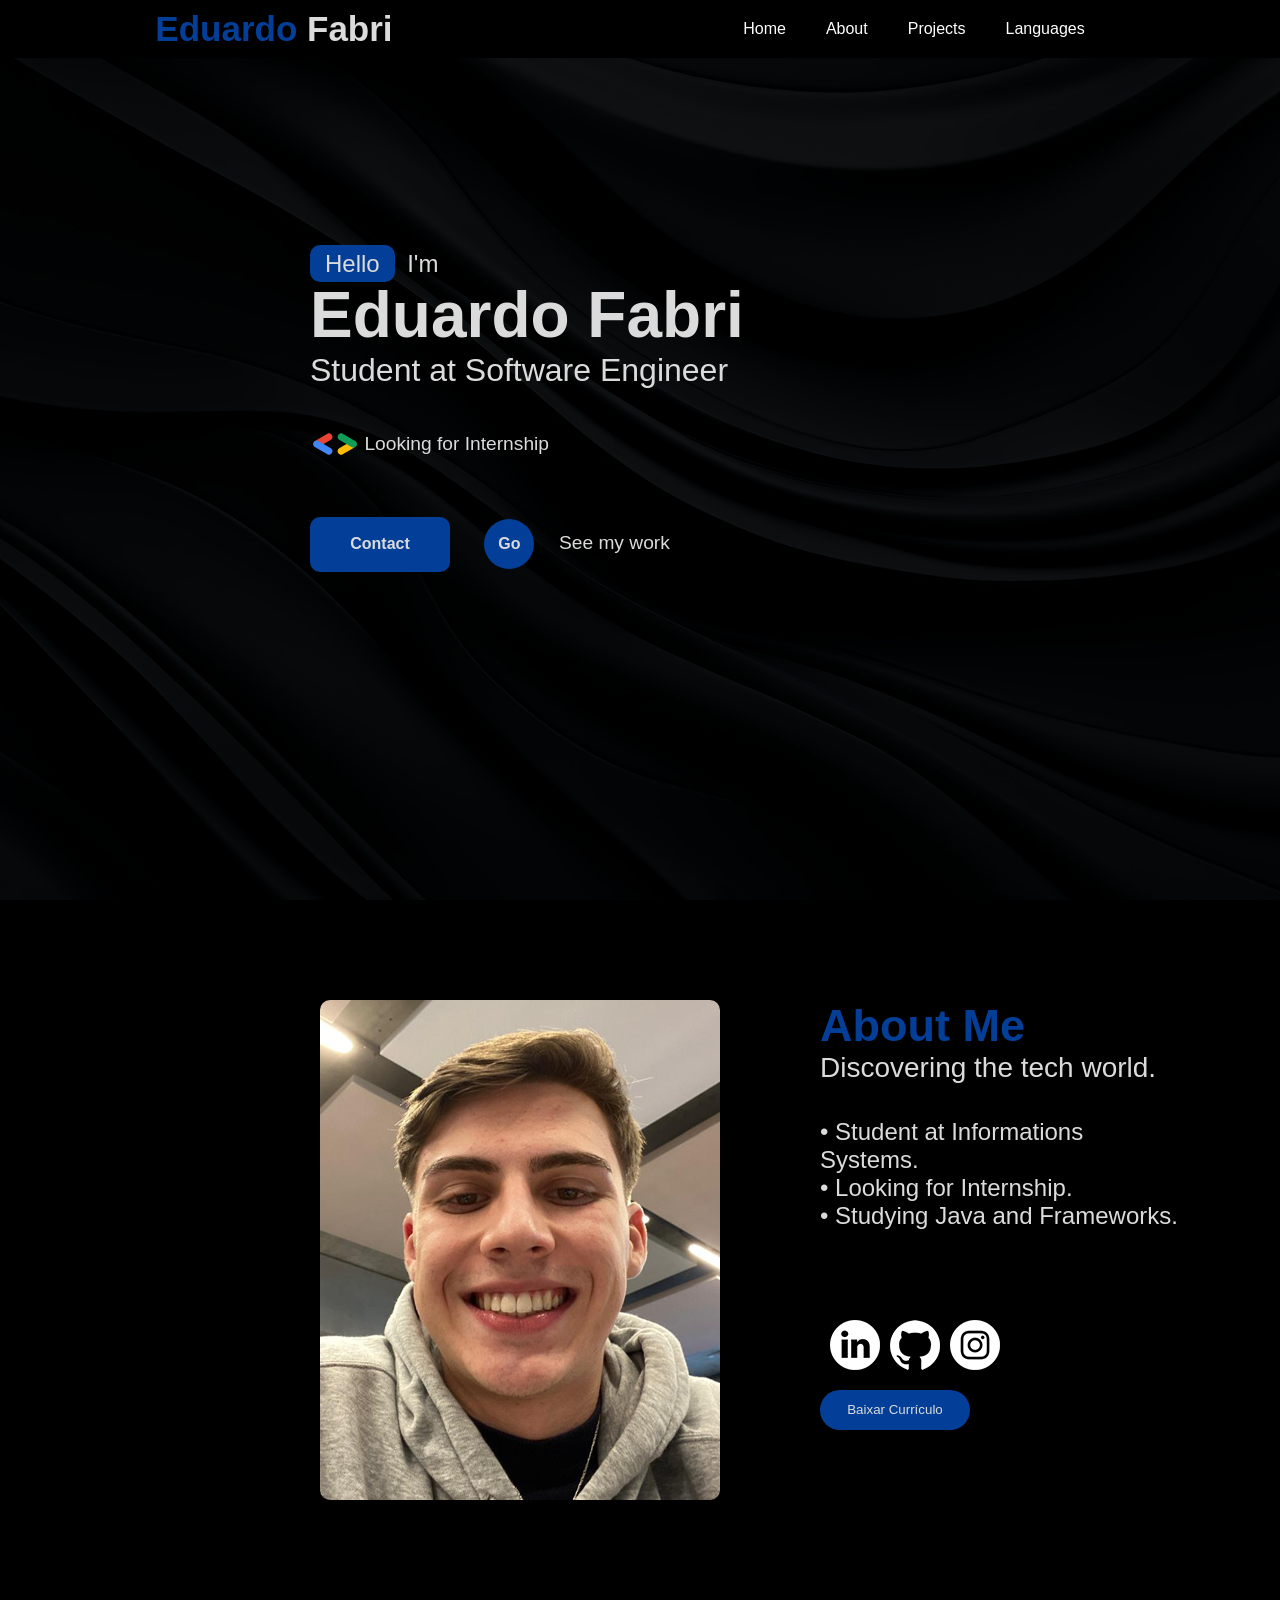
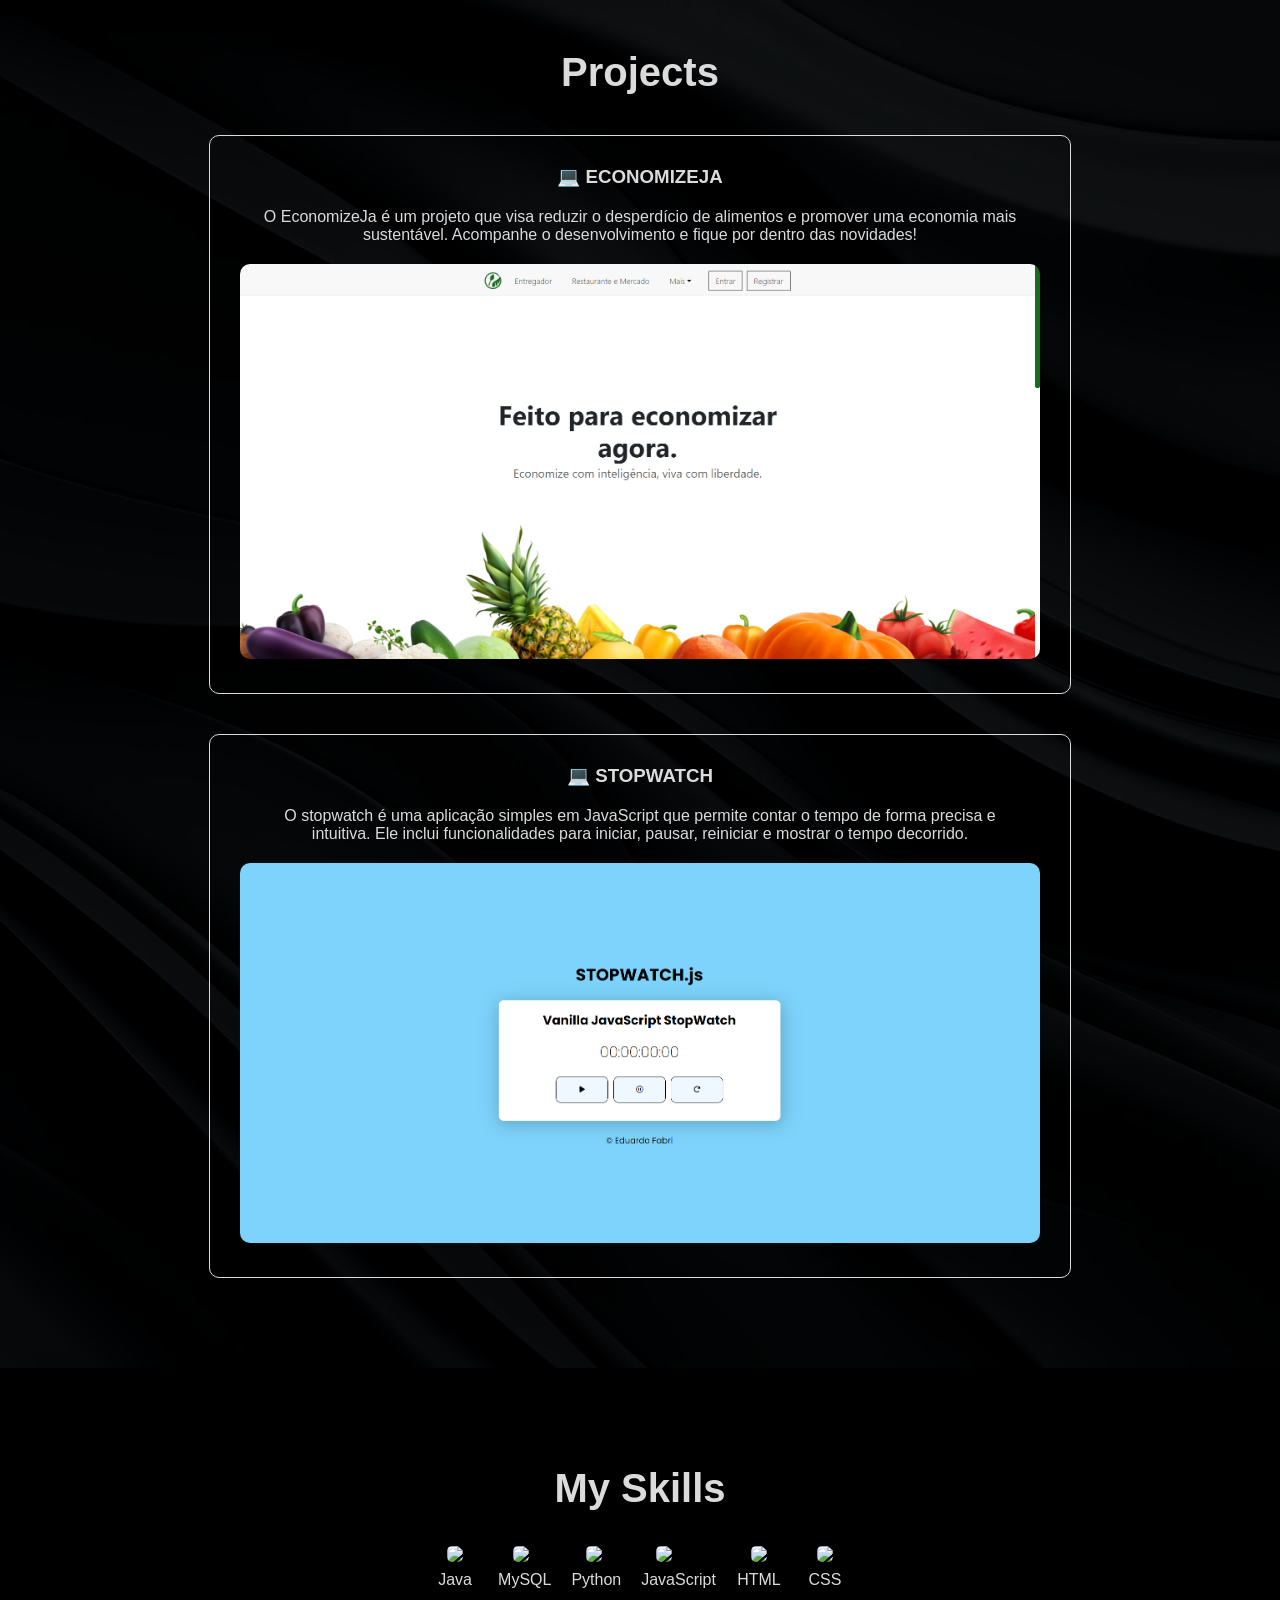
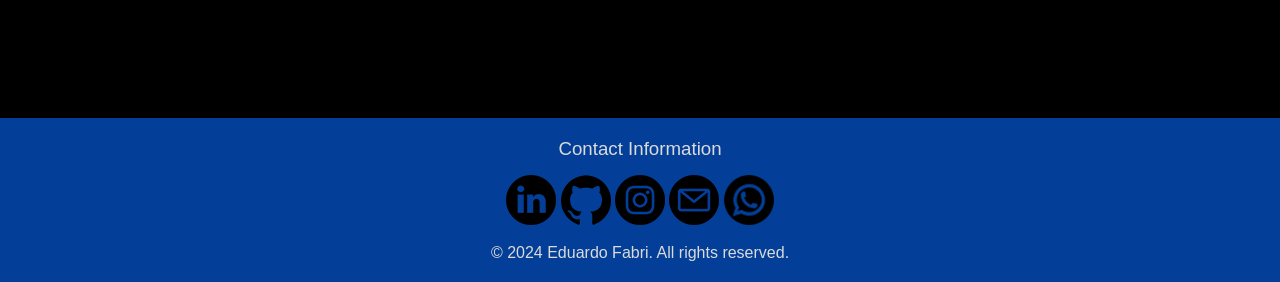
==== commit f0921801: "Botao de baixar curriculo" ====
--- a/index.html
+++ b/index.html
@@ -47,11 +47,16 @@
                     <p>• Student at Informations Systems.</p>
                     <p>• Looking for Internship.</p>
                     <p>• Studying Java and Frameworks.</p>
+                    
                     <div class="icons-me">
                         <div class="btn-icons"><a href="https://www.linkedin.com/in/eduardofabri" target="_blank"><img src="images/img-linkedin-white.png" alt="LinkedIn"></a></div>
                         <div class="btn-icons"><a href="https://github.com/eduardofabrii" target="_blank"><img src="images/img-github-white.png" alt="GitHub"></a></div>
                         <div class="btn-icons"><a href="https://www.instagram.com/eduardofabr" target="_blank"><img src="images/img-instagram-white.png" alt="Instagram"></a></div>
                 </div>
+
+                <a href="images/c.eduardofabri.pdf" download="c.eduardo-fabrii.pdf" class="download-cv">
+                    <button id="curriculobutton">Baixar Currículo</button>
+                </a>
             </section>
 
             
--- a/styles/main.css
+++ b/styles/main.css
@@ -327,3 +327,11 @@
     margin: 15px;
 }
 
+#curriculobutton {
+    background-color: var(--color-primary);
+    color: var(--color-secondary);
+    border: none;
+    width: 150px;
+    height: 40px;
+    border-radius: 20px;
+}
--- a/styles/hovers.css
+++ b/styles/hovers.css
@@ -42,4 +42,9 @@
 .social-icons img:hover {
     transition: transform 0.3s ease, box-shadow 0.3s ease;
     transform: scale(1.1);
+}
+
+#curriculobutton:hover {
+    transition: transform 0.3s ease, box-shadow 0.3s ease;
+    transform: scale(1.1);
 }
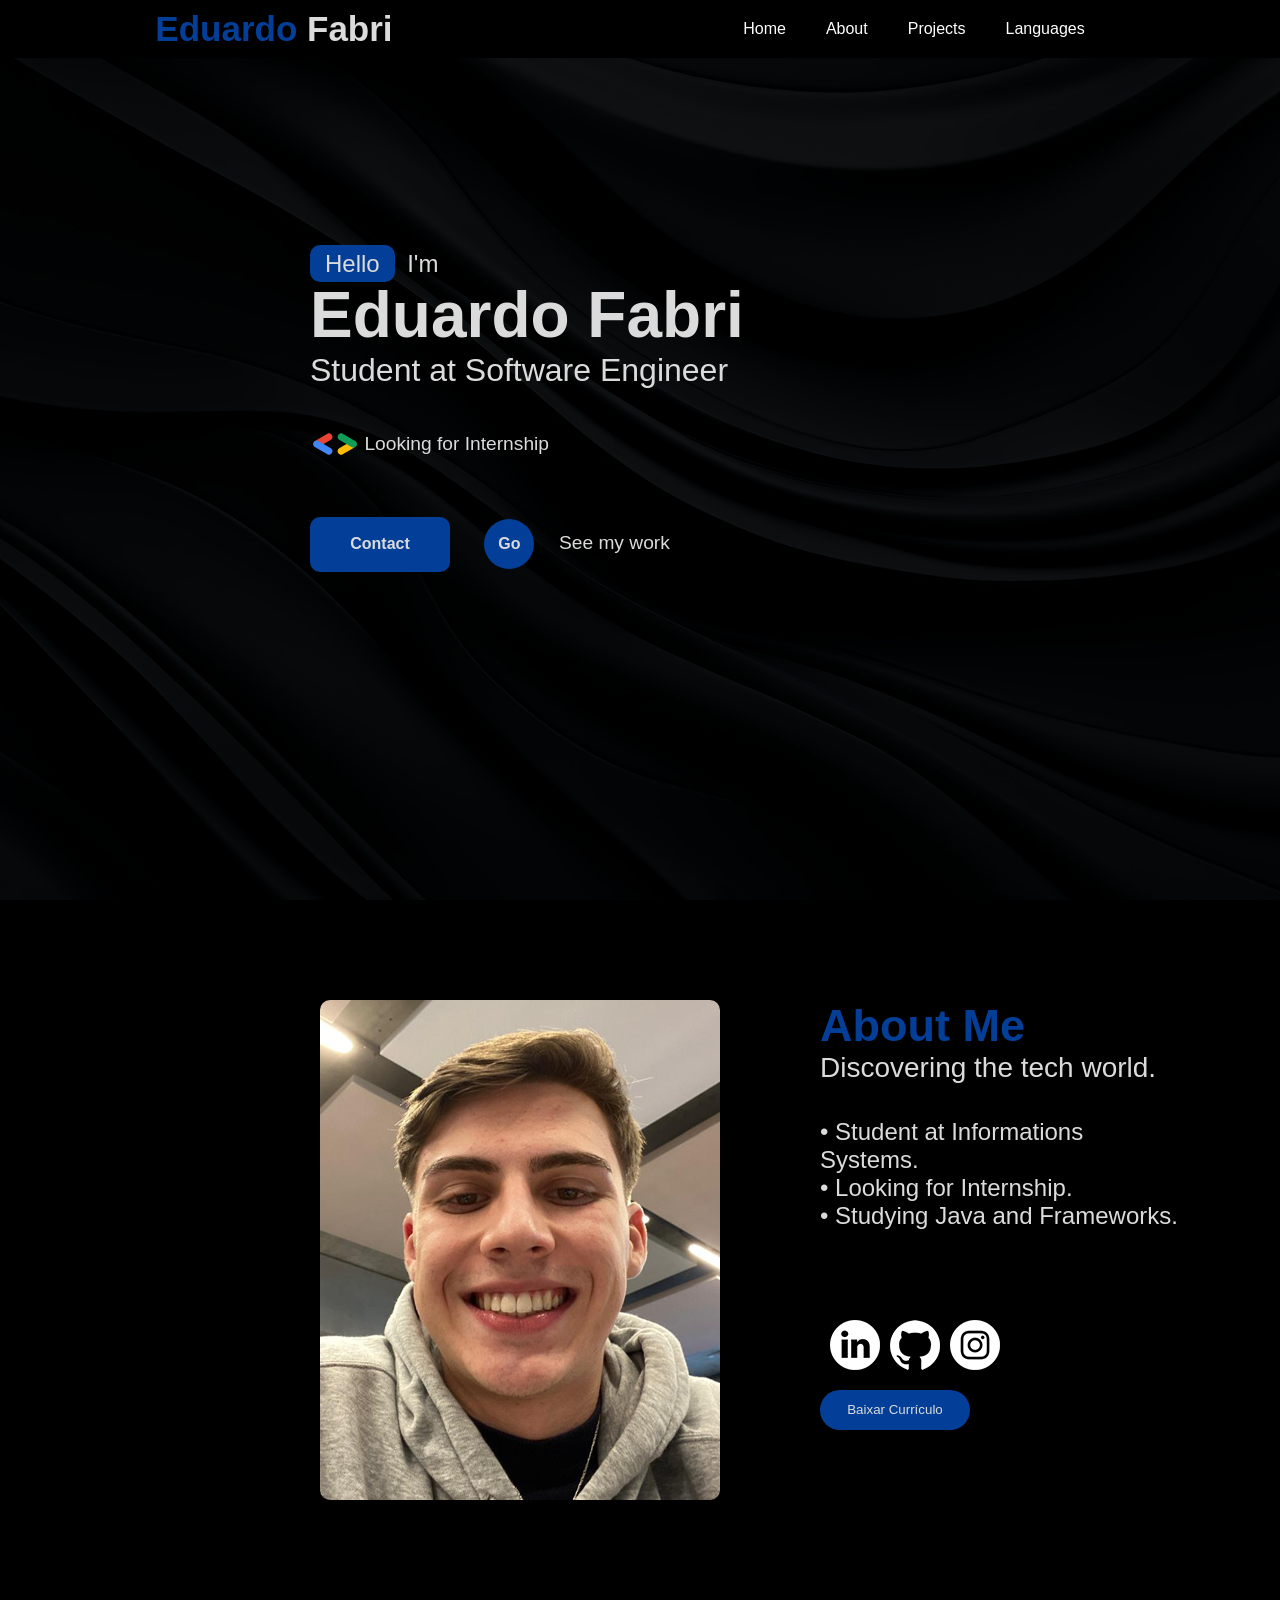
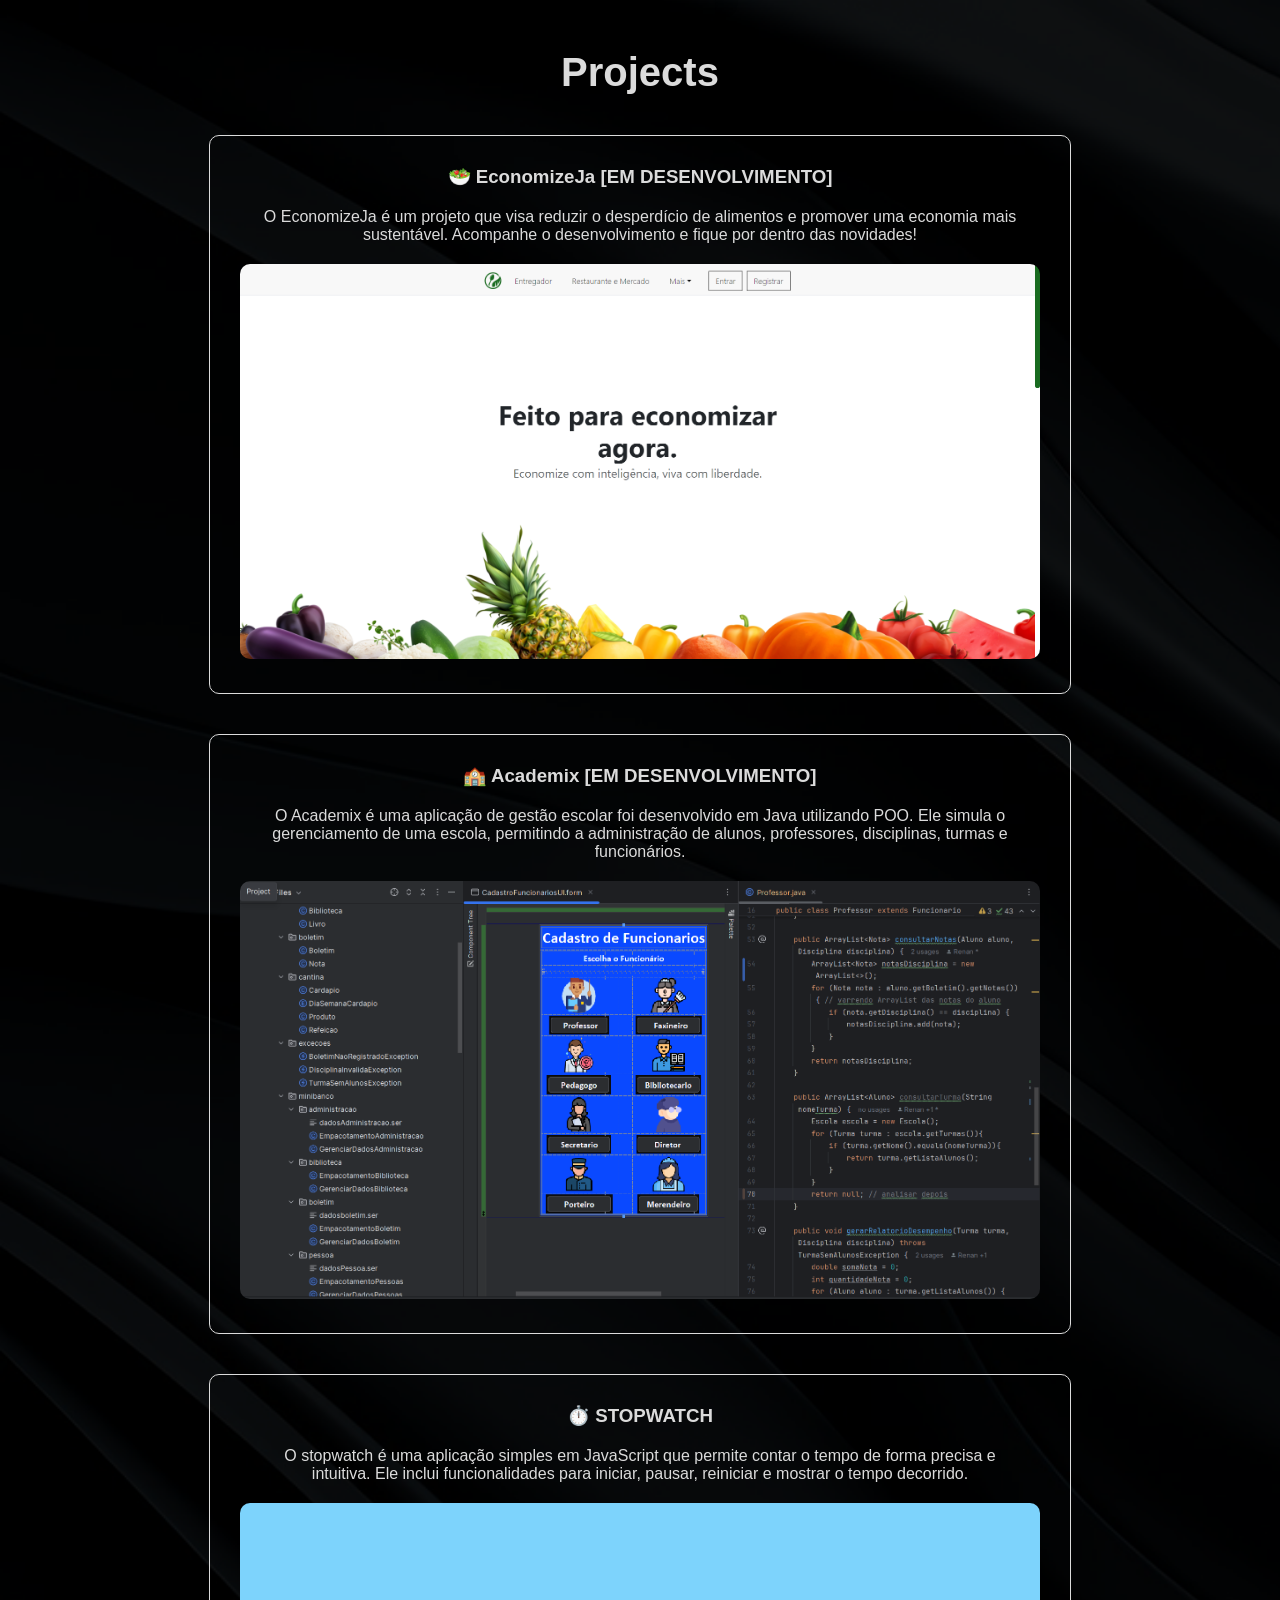
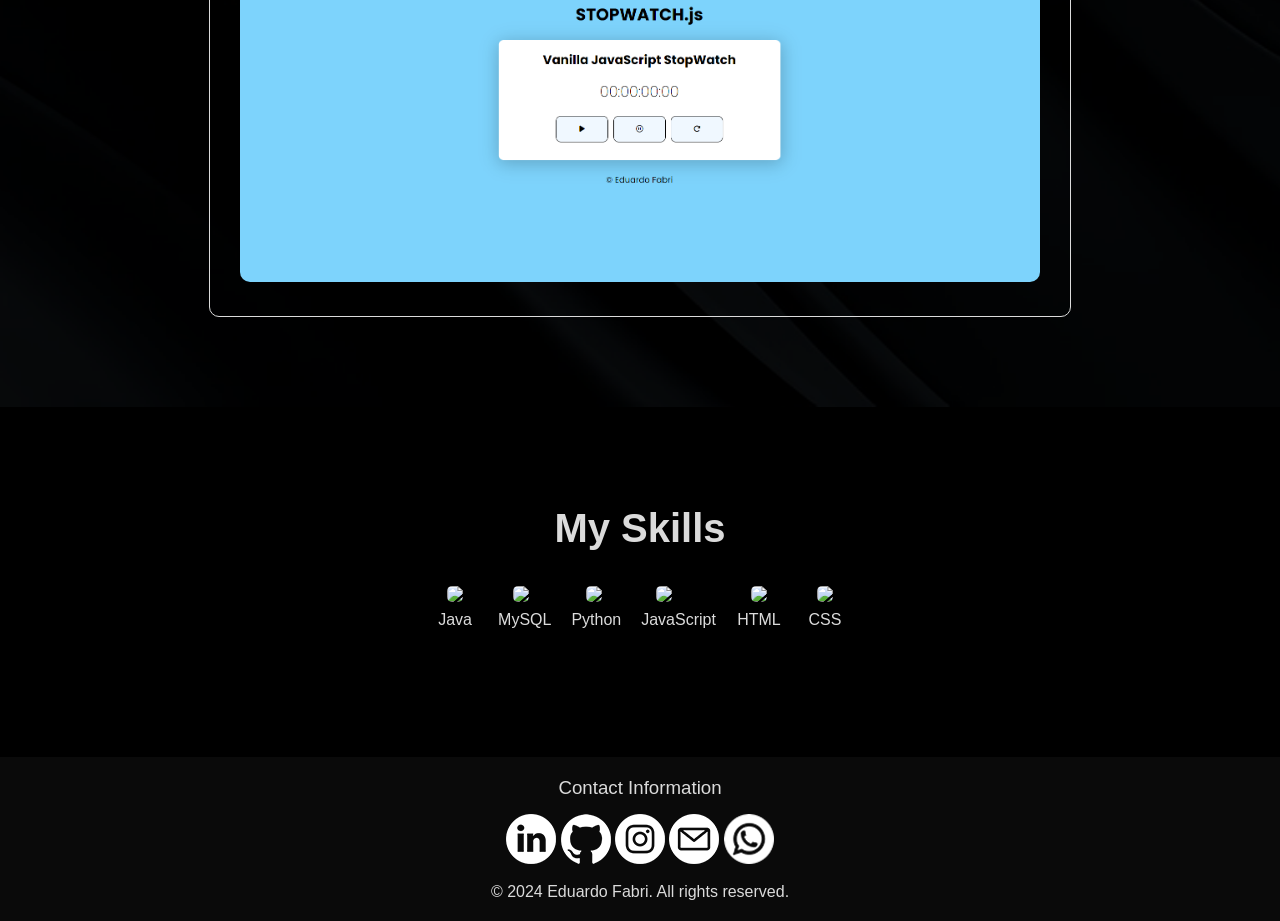
==== commit ef6c94a8: "Atualizando!!!" ====
--- a/index.html
+++ b/index.html
@@ -36,6 +36,7 @@
                     <p id="seemywork">See my work</p>
                 </div>
             </section>
+        
 
             <section class="firstsection" id="about">
                 <div class="eduardophoto">
@@ -66,16 +67,16 @@
                 <div class="projetos">
                     <div class="project-item">
                         <div class="project-info">
-                            <h3>💻 ECONOMIZEJA</h3>
+                            <h3>🥗 EconomizeJa [EM DESENVOLVIMENTO] </h3>
                             <p>O EconomizeJa é um projeto que visa reduzir o desperdício de alimentos e promover uma economia mais sustentável. Acompanhe o desenvolvimento e fique por dentro das novidades!</p>
                         </div>
                         <div class="project-image">
                             <img src="images/img-ecocomizeja.png" alt="EconomizeJa Project Image">
                             <div class="project-overlay">
-                                <a href="https://github.com/eduardofabrii/desenv-web-faculdade" target="_blank">
+                                <a href="https://github.com/eduardofabrii/economizeja" target="_blank">
                                     <img src="images/img-github-white.png" alt="GitHub">
                                 </a>
-                                <a href="https://eduardofabrii.github.io/desenv-web-faculdade/economizeJa/projeto/pages/home.html" target="_blank">
+                                <a href="https://eduardofabrii.github.io/economizeja/projeto/pages/home.html" target="_blank">
                                     <img src="images/img-redirecionar-white.png" alt="Link">
                                 </a>
                             </div>
@@ -84,10 +85,30 @@
                 </div>
                 
 
+                <div class="projetos">
+                    <div class="project-item">
+                        <div class="project-info">
+                            <h3>🏫 Academix [EM DESENVOLVIMENTO]</h3>
+                            <p>O Academix é uma aplicação de gestão escolar foi desenvolvido em Java utilizando POO. Ele simula o gerenciamento de uma escola, permitindo a administração de alunos, professores, disciplinas, turmas e funcionários.</p>
+                        </div>
+                        <div class="project-image">
+                            <img src="images/img-academix.png" alt="EconomizeJa Project Image">
+                            <div class="project-overlay">
+                                <a href="https://github.com/eduardofabrii/academix" target="_blank">
+                                    <img src="images/img-github-white.png" alt="GitHub">
+                                </a>
+                                <a href="https://github.com/eduardofabrii/academix" target="_blank">
+                                    <img src="images/img-redirecionar-white.png" alt="Link">
+                                </a>
+                            </div>
+                        </div>
+                    </div>
+                </div>
+
                     <div class="projetos">
                     <div class="project-item">
                         <div class="project-info">
-                            <h3>💻 STOPWATCH</h3>
+                            <h3>⏱️ STOPWATCH</h3>
                             <p>O stopwatch é uma aplicação simples em JavaScript que permite contar o tempo de forma precisa e intuitiva. Ele inclui funcionalidades para iniciar, pausar, reiniciar e mostrar o tempo decorrido.</p>
                         </div>
                         <div class="project-image">
@@ -142,7 +163,6 @@
                         </div>
                     </div>
             </section>
-
         </main>
 
         <footer>
@@ -150,11 +170,11 @@
                 <div class="social">
                     <h3>Contact Information</h3>
                     <div class="social-icons">
-                        <a href="https://www.linkedin.com/in/eduardofabri" target="_blank"><img src="images/linkedin.png" alt="LinkedIn"></a>
-                        <a href="https://github.com/eduardofabrii" target="_blank"><img src="images/img-github-black.png" alt="GitHub"></a>
-                        <a href="https://www.instagram.com/eduardofabr" target="_blank"><img src="images/instagram.png" alt="Instagram"></a>
-                        <a href="mailto:eduardohfabri@gmail.com" target="_blank"><img src="images/img-email.png" alt="Email" width="50px"></a>
-                        <a href="https://wa.me/5547992792189" target="_blank"><img src="images/img-whatsapp.png" alt="WhatsApp"></a>
+                        <a href="https://www.linkedin.com/in/eduardofabri" target="_blank"><img src="images/img-linkedin-white.png" alt="LinkedIn"></a>
+                        <a href="https://github.com/eduardofabrii" target="_blank"><img src="images/img-github-white.png" alt="GitHub"></a>
+                        <a href="https://www.instagram.com/eduardofabr" target="_blank"><img src="images/img-instagram-white.png" alt="Instagram"></a>
+                        <a href="mailto:eduardohfabri@gmail.com" target="_blank"><img src="images/img-email-white.png" alt="Email" width="50px"></a>
+                        <a href="https://wa.me/5547992792189" target="_blank"><img src="images/img-whatsapp-white.png" alt="WhatsApp"></a>
                     </div>
                 <div class="copy-right">
                     <p>&copy; 2024 Eduardo Fabri. All rights reserved.</p>
@@ -162,6 +182,5 @@
             </div>
         </footer>
 
-
 </body>
 </html>
--- a/styles/main.css
+++ b/styles/main.css
@@ -313,7 +313,7 @@
 }
 
 footer {
-    background-color: var(--color-primary);
+    background-color: var(--color-footer);
     color: var(--color-secondary);
     text-align: center;
     padding: 20px;
@@ -326,6 +326,7 @@
 .social-icons {
     margin: 15px;
 }
+
 
 #curriculobutton {
     background-color: var(--color-primary);
--- a/styles/mediaqueries.css
+++ b/styles/mediaqueries.css
@@ -110,12 +110,13 @@
 
     .ullanguages {
         display: grid;
-        grid-template-columns: repeat(3, 1fr); /* 3 colunas */
+        grid-template-columns: repeat(2, 1fr); /* 2 colunas */
         gap: 10px;
         justify-items: center;
         align-items: center;
         margin-bottom: 70px;
     }
+    
 
     .lang img {
         max-width: 200px;
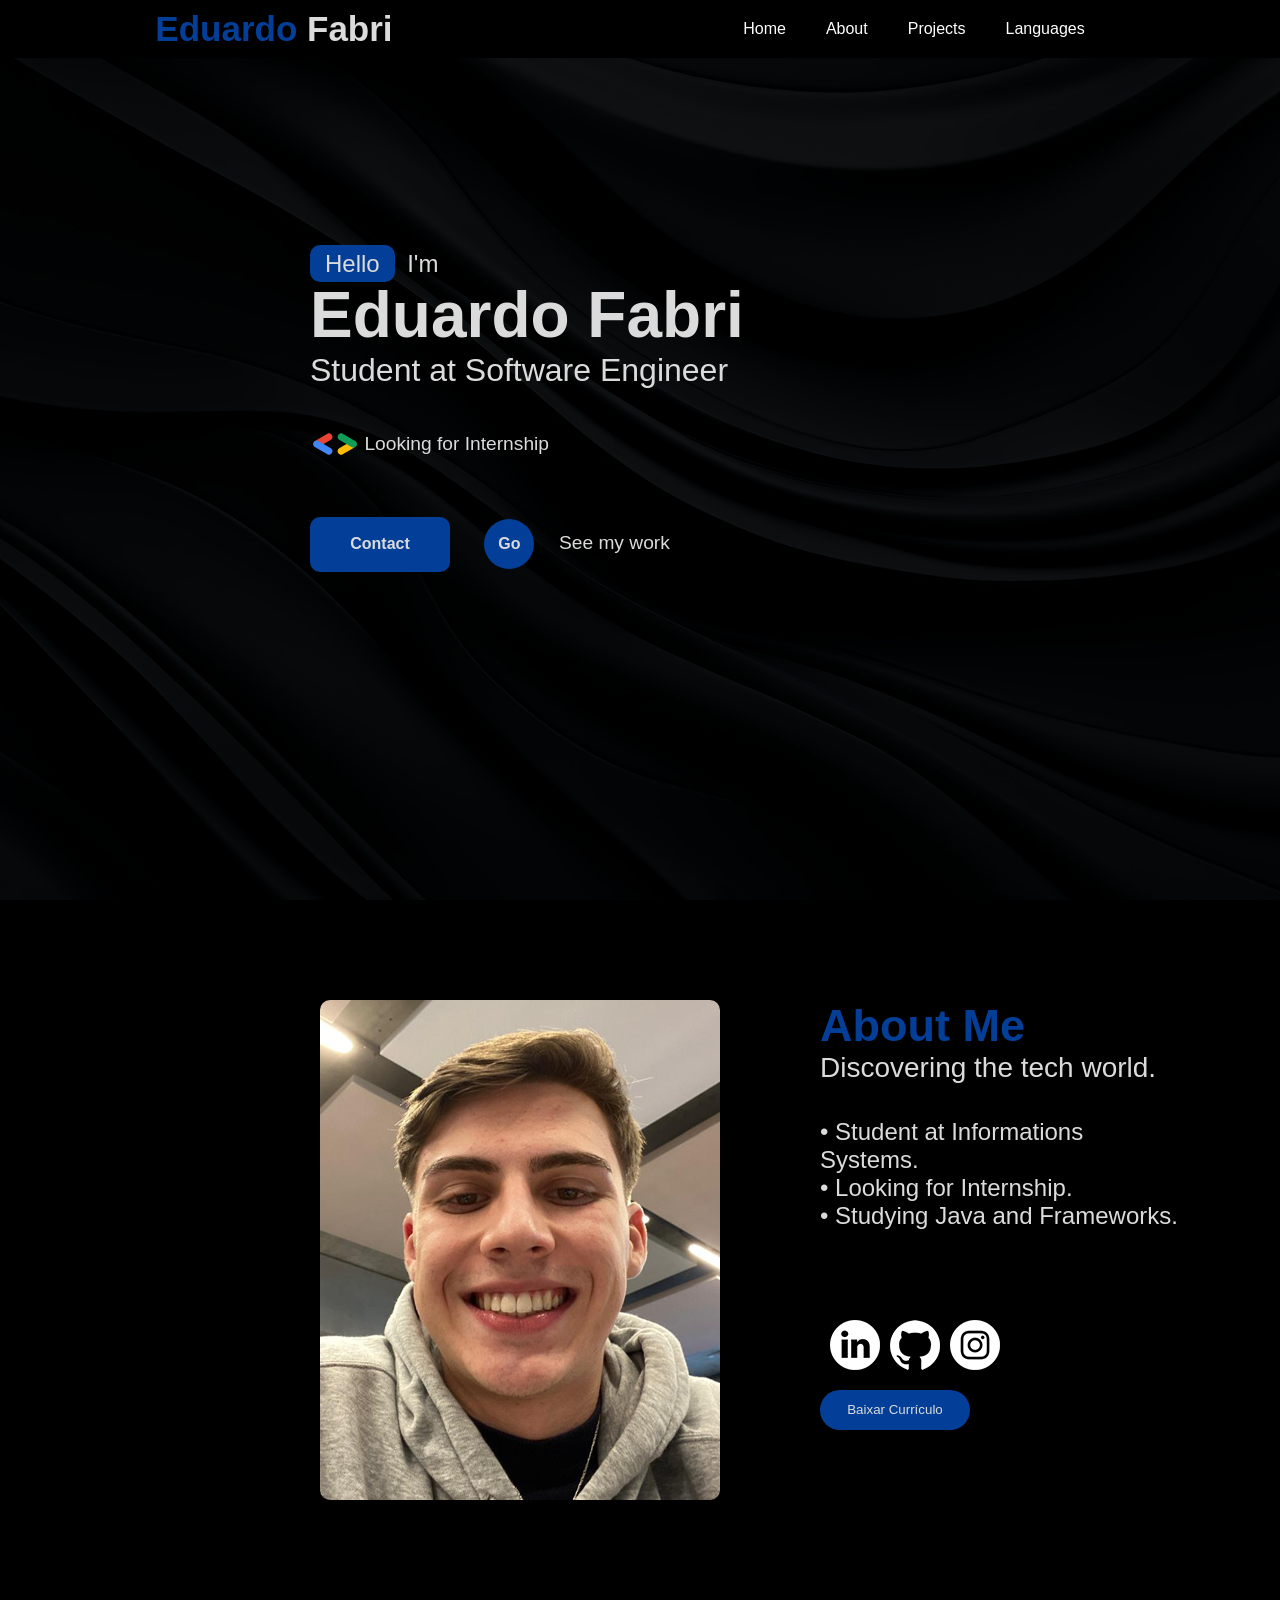
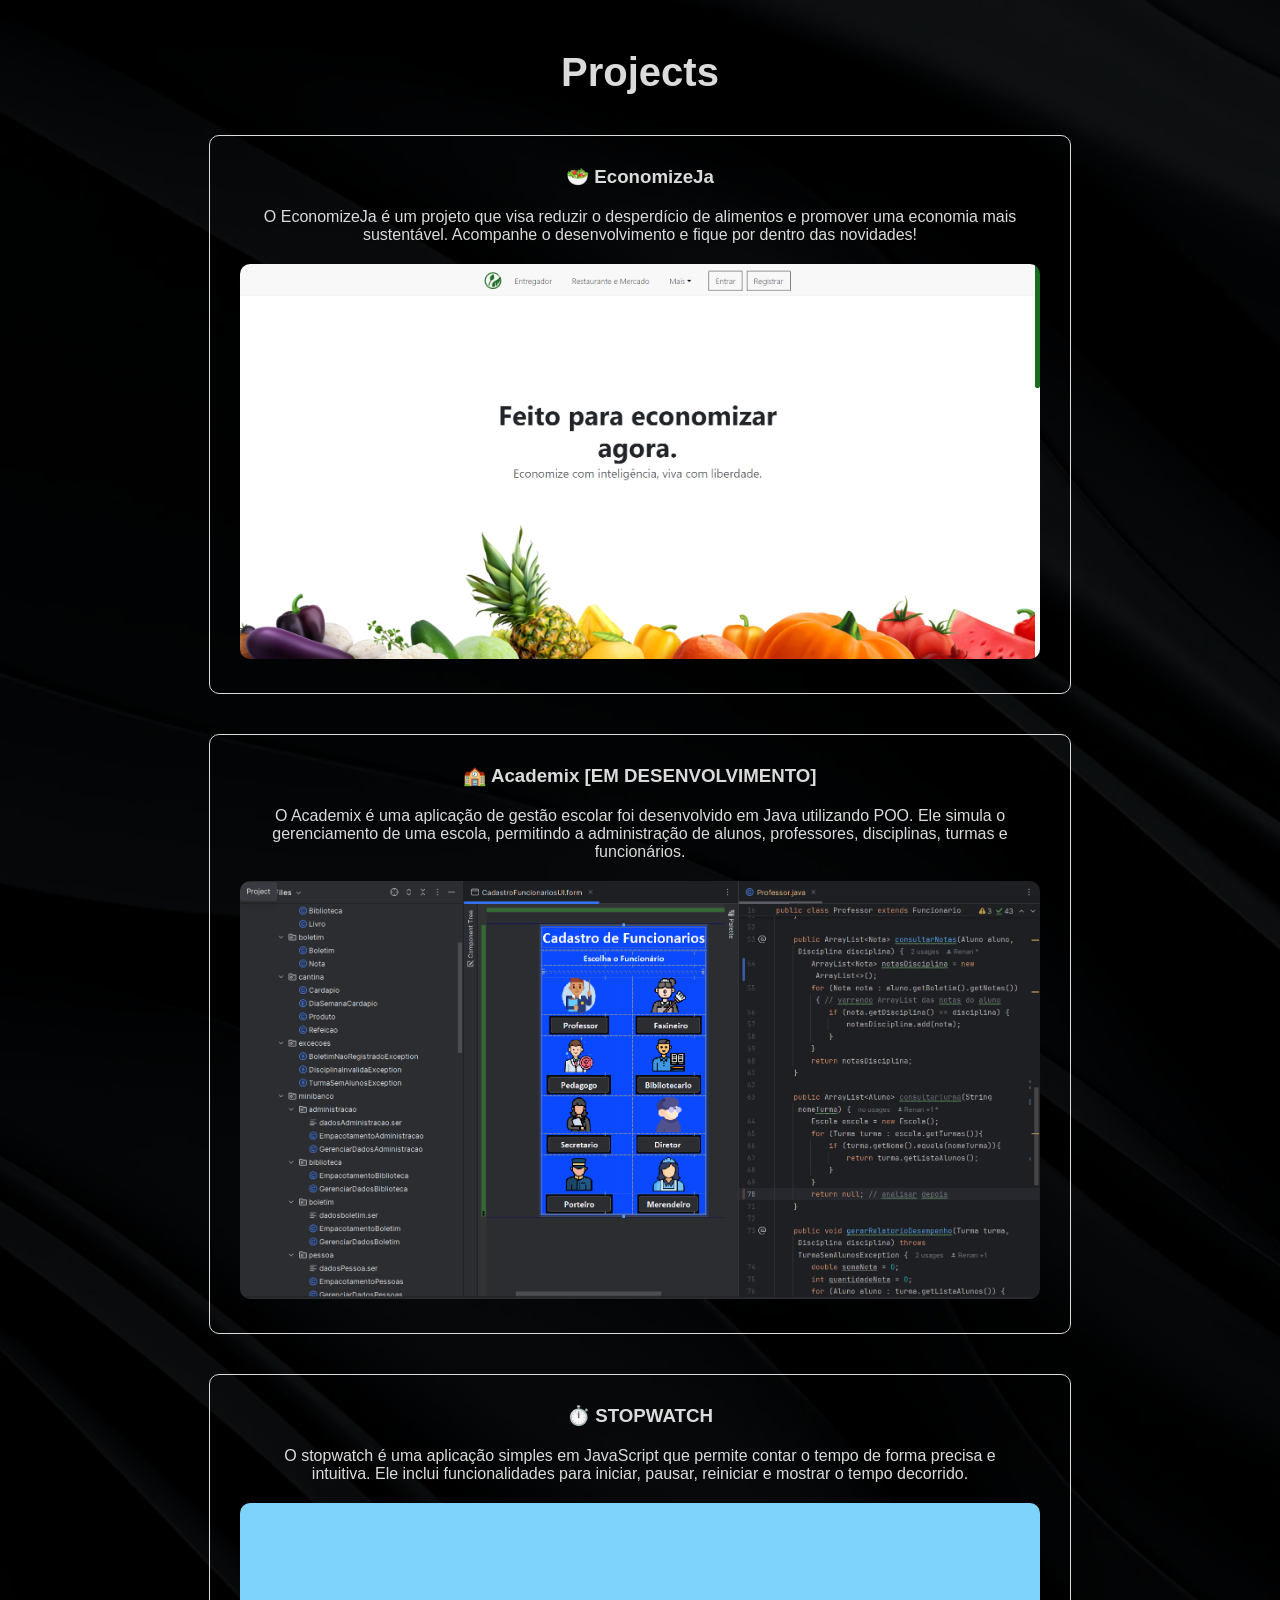
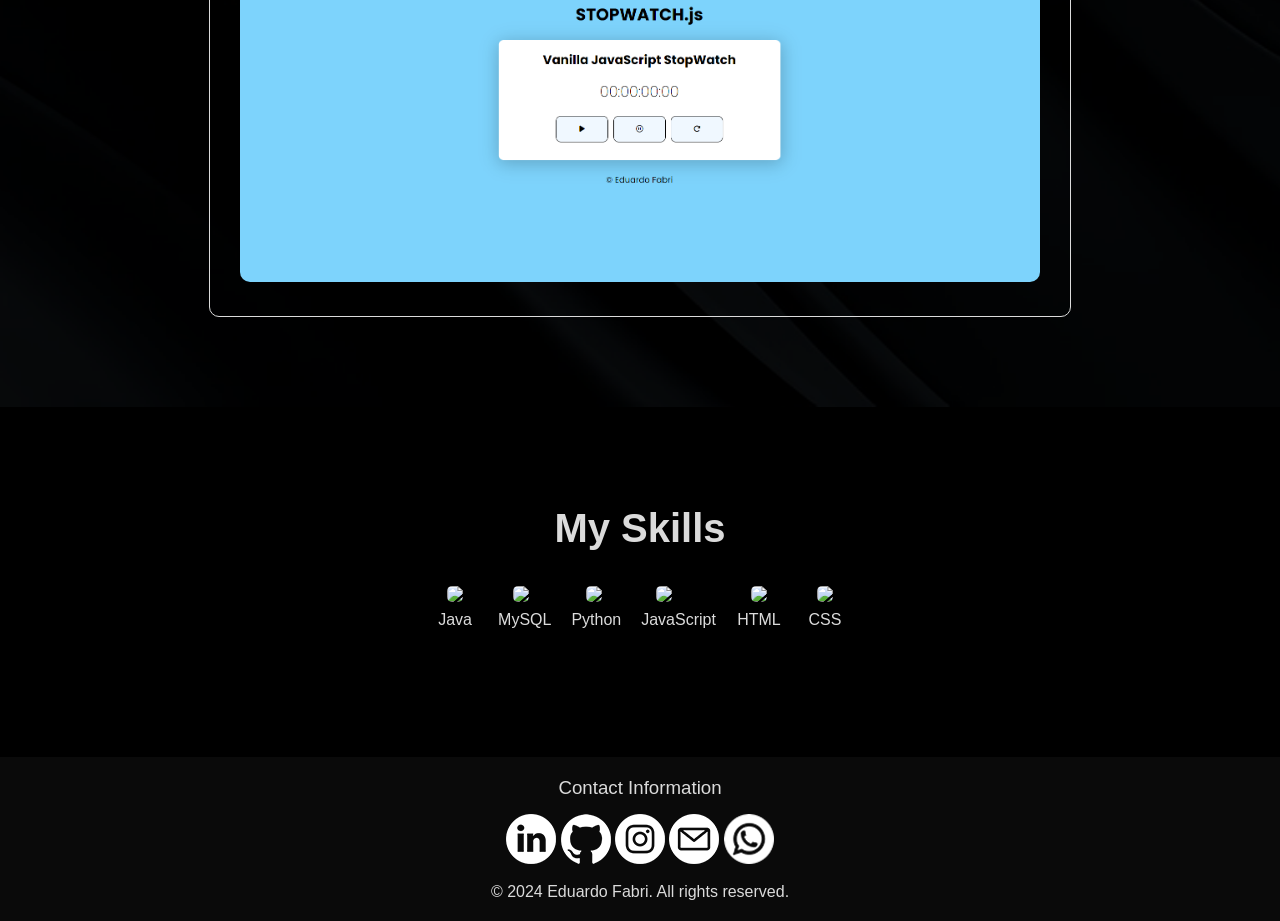
==== commit 36c48df8: "Tirando o EM DESENVOLVIMENTO DO EconomizeJa" ====
--- a/index.html
+++ b/index.html
@@ -67,7 +67,7 @@
                 <div class="projetos">
                     <div class="project-item">
                         <div class="project-info">
-                            <h3>🥗 EconomizeJa [EM DESENVOLVIMENTO] </h3>
+                            <h3>🥗 EconomizeJa </h3>
                             <p>O EconomizeJa é um projeto que visa reduzir o desperdício de alimentos e promover uma economia mais sustentável. Acompanhe o desenvolvimento e fique por dentro das novidades!</p>
                         </div>
                         <div class="project-image">
